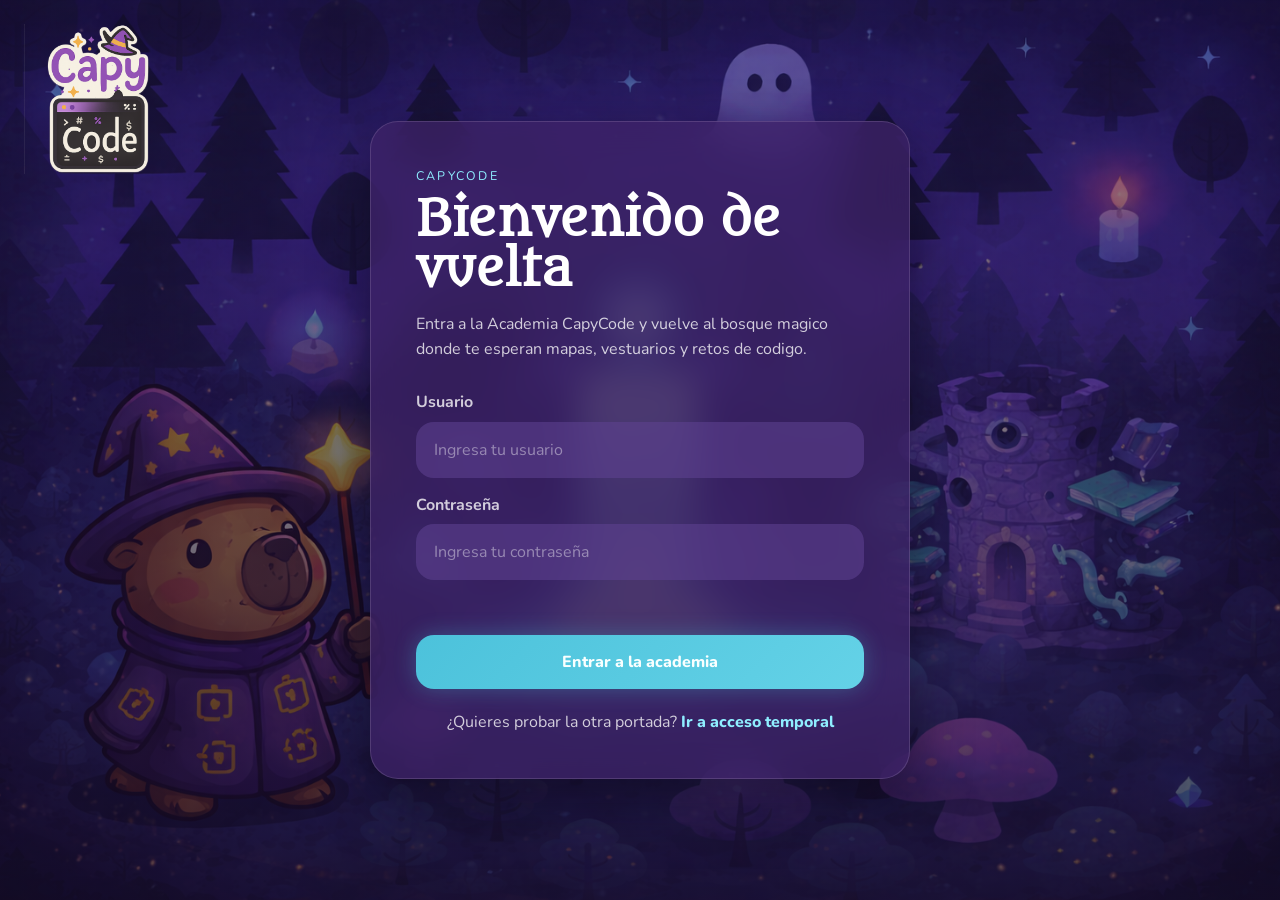
==== about.html @ df5f85e4 "Redesign CapyCode into multi-page academy experience" ====
<!DOCTYPE html>
<html lang="es">
<head>
    <meta charset="UTF-8">
    <meta name="viewport" content="width=device-width, initial-scale=1.0">
    <title>CapyCode | Historia</title>
    <link rel="preconnect" href="https://fonts.googleapis.com">
    <link rel="preconnect" href="https://fonts.gstatic.com" crossorigin>
    <link href="https://fonts.googleapis.com/css2?family=JetBrains+Mono:wght@400;700&family=Metamorphous&family=Nunito:wght@400;600;700;800&display=swap" rel="stylesheet">
    <link rel="apple-touch-icon" sizes="180x180" href="assets/favicons/apple-touch-icon.png">
    <link rel="icon" type="image/png" sizes="32x32" href="assets/favicons/favicon-32x32.png">
    <link rel="icon" type="image/png" sizes="16x16" href="assets/favicons/favicon-16x16.png">
    <link rel="icon" href="assets/favicons/favicon.ico">
    <link rel="manifest" href="site.webmanifest">
    <link rel="stylesheet" href="style.css">
</head>
<body class="scene-body" data-requires-auth="true">
    <div class="sidebar-layout">
        <aside class="sidebar-panel glass-surface">
            <a class="sidebar-brand" href="mapa.html">CapyCode</a>
            <nav class="sidebar-nav">
                <a href="perfil.html">Perfil</a>
                <a href="mapa.html">Mapa</a>
                <a href="tienda.html">Tienda</a>
                <a class="is-active" href="about.html">Historia</a>
            </nav>
        </aside>

        <div class="sidebar-main">
            <header class="scene-topbar glass-surface">
                <div class="scene-heading">
                    <img src="assets/magic-wand.svg" alt="">
                    <h1>Historia CapyCode</h1>
                </div>
                <div class="topbar-right">
                    <div class="hud-stat">
                        <span>Racha</span>
                        <strong data-player-streak>0</strong>
                    </div>
                    <div class="hud-stat">
                        <span>XP</span>
                        <strong data-player-xp>0</strong>
                    </div>
                    <a class="profile-link" href="perfil.html">
                        <img src="assets/user-avatar.svg" alt="Perfil">
                    </a>
                </div>
            </header>

            <main class="about-layout">
                <section class="glass-surface about-story" id="about-story"></section>
                <section class="glass-surface about-mentors">
                    <div class="panel-header">
                        <div>
                            <p class="panel-kicker">Mentores</p>
                            <h2>Personajes principales</h2>
                        </div>
                    </div>
                    <div class="mentor-grid" id="about-mentors"></div>
                </section>
                <section class="glass-surface about-extras" id="about-extras"></section>
            </main>
        </div>
    </div>

    <script src="js/app-data.js"></script>
    <script src="js/common.js"></script>
    <script src="js/about.js"></script>
</body>
</html>
---- style.css ----
* {
    margin: 0;
    padding: 0;
    box-sizing: border-box;
}

:root {
    --bg-deep: #1b1230;
    --bg-panel: rgba(63, 35, 104, 0.72);
    --bg-panel-soft: rgba(58, 31, 100, 0.54);
    --bg-card: rgba(34, 18, 61, 0.82);
    --bg-card-soft: rgba(255, 255, 255, 0.05);
    --border-soft: rgba(244, 233, 255, 0.14);
    --border-bright: rgba(255, 255, 255, 0.24);
    --text-main: #ffffff;
    --text-soft: rgba(255, 255, 255, 0.78);
    --text-muted: rgba(255, 255, 255, 0.56);
    --accent-lilac: #d1a7ff;
    --accent-pink: #f2b0ff;
    --accent-cyan: #4cc2db;
    --accent-cyan-soft: #8feeff;
    --accent-blue: #8db9ff;
    --success: #2bd872;
    --success-soft: rgba(43, 216, 114, 0.16);
    --error: #ff5e6a;
    --error-soft: rgba(255, 94, 106, 0.16);
    --glow: 0 24px 60px rgba(4, 2, 10, 0.42);
    --font-body: "Nunito", sans-serif;
    --font-display: "Metamorphous", serif;
    --font-code: "JetBrains Mono", monospace;
}

body {
    min-height: 100vh;
    font-family: var(--font-body);
    color: var(--text-main);
    background: linear-gradient(rgba(18, 10, 34, 0.45), rgba(18, 10, 34, 0.68)), url("assets/fondo.png") center / cover fixed no-repeat;
}

body.scene-body {
    overflow-x: hidden;
    scroll-padding-top: 8rem;
}

body.login-page {
    min-height: 100svh;
    overflow: hidden;
    background: linear-gradient(rgba(18, 10, 34, 0.4), rgba(18, 10, 34, 0.72)), url("assets/fondo_login.png") center / cover fixed no-repeat;
}

a {
    color: inherit;
    text-decoration: none;
}

button,
input,
select {
    font: inherit;
}

.glass-surface {
    background: var(--bg-panel);
    border: 1px solid var(--border-soft);
    border-radius: 28px;
    box-shadow: var(--glow);
    backdrop-filter: blur(18px);
}

.logo-container {
    position: fixed;
    top: 1.5rem;
    left: 1.5rem;
    width: 150px;
    z-index: 2;
}

.logo-container img {
    display: block;
    width: 100%;
}

.login-wrapper {
    min-height: 100svh;
    padding: clamp(1rem, 3vw, 2rem);
    display: flex;
    align-items: center;
    justify-content: center;
}

.login-card {
    width: min(100%, 540px);
    max-width: 540px;
    padding: clamp(1.35rem, 3.5vw, 3rem);
}

.eyebrow {
    margin-bottom: 0.7rem;
    font-size: 0.78rem;
    text-transform: uppercase;
    letter-spacing: 0.18em;
    color: var(--accent-cyan-soft);
}

.login-title {
    font-family: var(--font-display);
    font-size: clamp(2rem, 5vw, 3rem);
    line-height: 1.05;
}

.auth-description {
    margin: 1rem 0 1.75rem;
    color: var(--text-soft);
    line-height: 1.6;
}

.login-form {
    display: grid;
    gap: 1rem;
}

.input-group {
    display: grid;
    gap: 0.55rem;
}

.input-group label {
    color: var(--text-soft);
    font-weight: 700;
}

.input-group input,
.magic-input,
.inline-select {
    width: 100%;
    padding: 1rem 1.05rem;
    border-radius: 18px;
    border: 1px solid transparent;
    background: rgba(93, 66, 145, 0.58);
    color: var(--text-main);
    transition: border-color 0.2s ease, transform 0.2s ease, background 0.2s ease;
}

.input-group input:focus,
.magic-input:focus,
.inline-select:focus {
    outline: none;
    border-color: rgba(143, 238, 255, 0.85);
    background: rgba(93, 66, 145, 0.82);
    transform: translateY(-1px);
}

.input-group input::placeholder,
.magic-input::placeholder {
    color: rgba(255, 255, 255, 0.42);
}

.form-message {
    min-height: 1.4rem;
    font-weight: 700;
}

.form-message.is-success {
    color: var(--success);
}

.form-message.is-error {
    color: #ffc5c9;
}

.btn-primary,
.scene-button,
.magic-cta,
.shop-action {
    border: none;
    cursor: pointer;
    transition: transform 0.2s ease, opacity 0.2s ease, background 0.2s ease, border-color 0.2s ease;
}

.btn-primary,
.scene-button.primary,
.magic-cta {
    display: inline-flex;
    align-items: center;
    justify-content: center;
    gap: 0.7rem;
    padding: 1rem 1.25rem;
    border-radius: 18px;
    background: linear-gradient(135deg, var(--accent-cyan) 0%, #64d2e7 100%);
    color: #f9ffff;
    font-weight: 800;
    box-shadow: 0 0 22px rgba(76, 194, 219, 0.32);
}

.btn-primary:hover,
.scene-button:hover,
.shop-action:hover,
.magic-cta:hover {
    transform: translateY(-1px);
}

.scene-button.ghost {
    padding: 0.95rem 1.15rem;
    border-radius: 18px;
    color: var(--text-main);
    background: rgba(255, 255, 255, 0.08);
    border: 1px solid var(--border-soft);
}

.scene-button[disabled],
.shop-action[disabled] {
    opacity: 0.44;
    cursor: not-allowed;
    transform: none;
}

.register-link {
    margin-top: 1.4rem;
    color: var(--text-soft);
    text-align: center;
}

.register-link a {
    color: var(--accent-cyan-soft);
    font-weight: 800;
}

.scene-shell {
    width: min(1400px, calc(100% - 2.5rem));
    margin: 0 auto;
    padding: 1rem 0 2.5rem;
    display: grid;
    gap: 1.4rem;
}

.scene-topbar {
    position: sticky;
    top: 0.85rem;
    z-index: 12;
    min-height: 82px;
    padding: 1rem 1.3rem;
    display: flex;
    align-items: center;
    justify-content: space-between;
    gap: 1rem;
}

.topbar-left,
.topbar-right,
.scene-heading {
    display: flex;
    align-items: center;
    gap: 1rem;
}

.menu-link {
    display: inline-flex;
    align-items: center;
    gap: 0.65rem;
    color: var(--text-soft);
    padding-right: 0.8rem;
}

.menu-link img,
.scene-heading img,
.profile-link img,
.player-mark img {
    width: 22px;
    height: 22px;
}

.scene-heading h1,
.sidebar-brand,
.panel-header h2,
.question-banner h2,
.profile-hero-copy h1,
.about-story h1 {
    font-family: var(--font-display);
    font-weight: 400;
}

.scene-heading h1 {
    font-size: clamp(1.45rem, 3vw, 2rem);
}

.hud-stat {
    display: grid;
    gap: 0.2rem;
    text-transform: uppercase;
    letter-spacing: 0.12em;
}

.hud-stat span {
    font-size: 0.68rem;
    color: var(--text-muted);
}

.hud-stat strong {
    font-size: 1rem;
}

.profile-link {
    display: inline-flex;
    align-items: center;
    justify-content: center;
    width: 46px;
    height: 46px;
    border-radius: 50%;
    background: linear-gradient(135deg, rgba(76, 194, 219, 0.98), rgba(155, 230, 255, 0.84));
    box-shadow: 0 0 18px rgba(76, 194, 219, 0.38);
}

.gameplay-shell {
    max-width: 1280px;
}

.game-stage {
    display: grid;
    gap: 1.25rem;
}

.progress-block {
    display: grid;
    gap: 0.75rem;
    padding: 0 0.2rem;
}

.progress-copy p,
.panel-kicker {
    color: var(--accent-lilac);
    text-transform: uppercase;
    letter-spacing: 0.2em;
    font-size: 0.78rem;
}

.progress-copy h2,
.panel-header h2,
.about-story p,
.profile-note,
.story-copy {
    color: var(--text-main);
}

.progress-block > span {
    justify-self: end;
    font-weight: 800;
}

.progress-track {
    width: 100%;
    height: 12px;
    border-radius: 999px;
    background: rgba(17, 12, 35, 0.72);
    overflow: hidden;
}

.progress-meter {
    height: 100%;
    width: 0;
    border-radius: inherit;
    background: linear-gradient(90deg, var(--accent-cyan) 0%, #f0b7ff 100%);
    box-shadow: 0 0 16px rgba(241, 176, 255, 0.3);
}

.question-banner,
.game-panel {
    padding: 1.4rem 1.6rem;
}

.question-banner h2 {
    text-align: center;
    font-size: clamp(1.5rem, 3.5vw, 2.25rem);
}

.game-panel {
    display: grid;
    gap: 1.2rem;
}

.code-stage {
    padding: 1.1rem 1rem;
    border-radius: 22px;
    background: rgba(14, 10, 30, 0.78);
    border: 1px solid rgba(255, 255, 255, 0.06);
}

.code-stage pre,
.code-stage code,
.template-row {
    font-family: var(--font-code);
    white-space: pre-wrap;
    word-break: break-word;
    line-height: 1.9;
}

.template-row {
    display: flex;
    align-items: center;
    gap: 0.5rem;
    flex-wrap: wrap;
}

.answer-stack {
    display: grid;
    gap: 0.8rem;
}

.answer-card {
    display: flex;
    align-items: center;
    gap: 1rem;
    width: 100%;
    padding: 1rem 1.1rem;
    border-radius: 20px;
    border: 1px solid rgba(206, 171, 255, 0.24);
    background: rgba(35, 19, 60, 0.72);
    color: var(--text-main);
    text-align: left;
}

.answer-card code {
    font-family: var(--font-code);
}

.answer-card.is-selected {
    border-color: var(--accent-cyan-soft);
    box-shadow: inset 0 0 0 1px rgba(143, 238, 255, 0.3);
}

.answer-card.is-correct {
    border-color: rgba(43, 216, 114, 0.96);
    background: var(--success-soft);
}

.answer-card.is-incorrect {
    border-color: rgba(255, 94, 106, 0.96);
    background: var(--error-soft);
}

.answer-marker {
    display: inline-flex;
    align-items: center;
    justify-content: center;
    width: 2.1rem;
    height: 2.1rem;
    border-radius: 50%;
    border: 1px solid rgba(255, 255, 255, 0.24);
    color: var(--text-main);
}

.feedback-banner {
    min-height: 1.3rem;
    font-weight: 800;
}

.feedback-banner.is-success {
    color: var(--success);
}

.feedback-banner.is-error {
    color: #ffb9c0;
}

.action-strip {
    display: flex;
    justify-content: space-between;
    gap: 1rem;
    flex-wrap: wrap;
}

.sortable-list {
    display: grid;
    gap: 0.75rem;
}

.sortable-row {
    display: grid;
    grid-template-columns: auto 1fr;
    align-items: center;
    gap: 1rem;
    padding: 1rem 1.15rem;
    border-radius: 18px;
    border: 1px solid rgba(206, 171, 255, 0.18);
    background: rgba(31, 16, 53, 0.72);
    cursor: grab;
}

.sortable-row code {
    font-family: var(--font-code);
}

.sortable-row.is-drop-target {
    border-color: rgba(143, 238, 255, 0.8);
}

.drag-pill {
    width: 2.7rem;
    height: 2.7rem;
    display: inline-flex;
    align-items: center;
    justify-content: center;
    border-radius: 16px;
    border: 1px solid rgba(255, 255, 255, 0.08);
    background: rgba(255, 255, 255, 0.06);
}

.drag-pill img {
    width: 18px;
    height: 18px;
}

.completion-card {
    padding: 1.8rem;
    border-radius: 24px;
    background: linear-gradient(160deg, rgba(113, 69, 172, 0.92) 0%, rgba(83, 48, 145, 0.9) 100%);
    text-align: center;
    display: grid;
    gap: 1rem;
}

.completion-card img {
    width: min(220px, 100%);
    justify-self: center;
    filter: drop-shadow(0 14px 24px rgba(0, 0, 0, 0.24));
}

.magic-cta {
    justify-self: center;
    min-width: min(320px, 100%);
}

.sidebar-layout {
    width: min(1500px, calc(100% - 2rem));
    margin: 0 auto;
    padding: 1rem 0 2rem;
    display: grid;
    grid-template-columns: 240px 1fr;
    gap: 1.25rem;
    min-height: 100vh;
}

.sidebar-panel {
    position: sticky;
    top: 1rem;
    min-height: calc(100vh - 2rem);
    padding: 2rem 1.3rem;
    display: grid;
    align-content: start;
    gap: 1.6rem;
}

.sidebar-brand {
    font-size: 2rem;
}

.sidebar-nav {
    display: grid;
    gap: 0.45rem;
}

.sidebar-nav a {
    padding: 0.95rem 1rem;
    border-radius: 18px;
    color: var(--text-soft);
}

.sidebar-nav a.is-active,
.sidebar-nav a:hover {
    background: rgba(255, 255, 255, 0.08);
    color: var(--text-main);
}

.sidebar-main {
    display: grid;
    gap: 1.1rem;
    align-content: start;
}

.map-stage {
    position: relative;
    min-height: 740px;
    overflow: hidden;
    padding: 2rem;
    background: linear-gradient(rgba(24, 15, 43, 0.28), rgba(24, 15, 43, 0.56)), url("assets/fondo.png") center / cover no-repeat;
}

.map-stage::after {
    content: "";
    position: absolute;
    inset: 18% 24% 14% 24%;
    background: radial-gradient(circle, rgba(123, 217, 255, 0.46) 0%, rgba(123, 217, 255, 0.08) 36%, transparent 65%);
    filter: blur(12px);
    pointer-events: none;
}

.map-overlay-copy {
    position: relative;
    z-index: 1;
    max-width: 380px;
}

.map-overlay-copy h2 {
    margin-top: 0.55rem;
    font-family: var(--font-display);
    font-size: clamp(1.6rem, 4vw, 2.6rem);
}

.map-levels {
    position: relative;
    min-height: 660px;
}

.level-node {
    position: absolute;
    transform: translate(-50%, -50%);
    display: grid;
    justify-items: center;
    gap: 0.45rem;
    max-width: 180px;
    text-align: center;
}

.level-orb {
    width: 118px;
    height: 118px;
    border-radius: 50%;
    display: inline-flex;
    align-items: center;
    justify-content: center;
    font-size: 2.25rem;
    border: 4px solid rgba(255, 255, 255, 0.88);
    background: linear-gradient(135deg, var(--accent-cyan) 0%, #7fe0ff 100%);
    box-shadow: 0 0 30px rgba(76, 194, 219, 0.42);
}

.level-node.is-current .level-orb {
    width: 136px;
    height: 136px;
}

.level-node.is-locked .level-orb {
    width: 92px;
    height: 92px;
    border-width: 2px;
    opacity: 0.45;
    background: rgba(255, 255, 255, 0.14);
    box-shadow: none;
}

.level-label {
    font-weight: 800;
    text-shadow: 0 2px 8px rgba(0, 0, 0, 0.5);
}

.level-topic {
    font-size: 0.78rem;
    line-height: 1.35;
    color: var(--text-soft);
}

.map-detail-wrap {
    position: absolute;
    left: 2rem;
    bottom: 2rem;
    z-index: 2;
    width: min(420px, calc(100% - 4rem));
}

.map-detail-card {
    padding: 1rem;
    display: grid;
    grid-template-columns: 120px 1fr;
    gap: 1rem;
}

.map-detail-art img {
    width: 100%;
    height: 100%;
    min-height: 150px;
    object-fit: cover;
    border-radius: 20px;
}

.map-detail-copy {
    display: grid;
    gap: 0.45rem;
}

.map-detail-copy h3 {
    font-size: 1.35rem;
}

.map-detail-meta {
    color: var(--text-soft);
}

.map-state-pill {
    display: inline-flex;
    width: fit-content;
    padding: 0.45rem 0.8rem;
    border-radius: 999px;
    background: rgba(255, 255, 255, 0.08);
    font-weight: 800;
}

.map-state-pill.is-locked {
    color: var(--accent-pink);
}

.map-detail-link {
    width: fit-content;
}

.shop-layout,
.profile-layout,
.about-layout {
    display: grid;
    gap: 1.2rem;
}

.shop-layout {
    grid-template-columns: 320px 1fr;
}

.player-panel,
.shop-panel,
.profile-section,
.about-story,
.about-mentors,
.about-extras {
    padding: 1.35rem;
}

.player-summary-head {
    display: flex;
    align-items: center;
    gap: 0.9rem;
    margin-bottom: 1.4rem;
}

.player-mark {
    width: 60px;
    height: 60px;
    border-radius: 50%;
    display: inline-flex;
    align-items: center;
    justify-content: center;
    background: rgba(255, 255, 255, 0.1);
}

.equipped-card {
    margin-top: 0.8rem;
    display: grid;
    grid-template-columns: 92px 1fr;
    gap: 0.9rem;
    padding: 1rem;
    border-radius: 20px;
    background: rgba(111, 74, 176, 0.4);
}

.equipped-card img {
    width: 92px;
    height: 92px;
    object-fit: contain;
    border-radius: 16px;
    background: rgba(255, 255, 255, 0.08);
}

.item-status {
    display: inline-flex;
    padding: 0.25rem 0.55rem;
    border-radius: 999px;
    background: rgba(143, 238, 255, 0.18);
    color: var(--accent-cyan-soft);
    font-size: 0.72rem;
    font-weight: 800;
    text-transform: uppercase;
}

.panel-header {
    display: flex;
    align-items: center;
    justify-content: space-between;
    gap: 1rem;
    margin-bottom: 1rem;
}

.support-banner {
    display: flex;
    align-items: center;
    justify-content: space-between;
    gap: 1rem;
    padding: 1.35rem 1.5rem;
}

.support-banner h2 {
    font-family: var(--font-display);
    font-weight: 400;
    font-size: clamp(1.25rem, 3vw, 1.8rem);
}

.shop-grid {
    display: grid;
    grid-template-columns: repeat(3, minmax(0, 1fr));
    gap: 1rem;
}

.shop-item-card,
.collection-card,
.achievement-card,
.potion-card,
.mentor-card {
    border-radius: 22px;
    border: 1px solid var(--border-soft);
    background: var(--bg-card-soft);
}

.shop-item-card {
    padding: 1rem;
}

.shop-art-frame {
    aspect-ratio: 1 / 1;
    display: grid;
    place-items: center;
    border-radius: 20px;
    background: linear-gradient(180deg, rgba(255, 241, 213, 0.98), rgba(252, 245, 231, 0.92));
    overflow: hidden;
}

.shop-art-frame img {
    width: 100%;
    height: 100%;
    object-fit: contain;
}

.shop-item-meta {
    margin-top: 0.85rem;
    display: grid;
    gap: 0.75rem;
}

.shop-item-meta h3,
.collection-card h3,
.achievement-card h3,
.mentor-card h3 {
    font-size: 1.08rem;
}

.shop-item-meta p,
.collection-card p,
.achievement-card p,
.mentor-card p,
.potion-card p,
.page-subtitle,
.profile-title {
    color: var(--text-soft);
}

.shop-action {
    padding: 0.75rem 1rem;
    border-radius: 14px;
    background: linear-gradient(135deg, var(--accent-cyan) 0%, #4f95c6 100%);
    color: #f7ffff;
    font-weight: 800;
}

.shop-action.is-equipped {
    background: linear-gradient(135deg, rgba(255, 255, 255, 0.24), rgba(255, 255, 255, 0.12));
}

.shop-price {
    color: var(--accent-cyan-soft);
    font-weight: 800;
}

.profile-layout {
    grid-template-columns: 1fr;
}

.profile-hero-card {
    padding: 1.5rem;
    display: grid;
    grid-template-columns: 1.15fr 0.85fr;
    gap: 1rem;
}

.profile-title {
    margin-top: 0.35rem;
    font-size: 1.1rem;
}

.profile-metrics {
    margin: 1.35rem 0;
    display: flex;
    flex-wrap: wrap;
    gap: 0.9rem;
}

.profile-metrics div {
    min-width: 110px;
    padding: 0.9rem 1rem;
    border-radius: 18px;
    background: rgba(255, 255, 255, 0.06);
}

.profile-metrics span {
    display: block;
    color: var(--text-muted);
    text-transform: uppercase;
    letter-spacing: 0.14em;
    font-size: 0.7rem;
}

.profile-metrics strong {
    font-size: 1.55rem;
}

.profile-note {
    line-height: 1.7;
}

.profile-hero-art {
    display: grid;
    place-items: center;
}

.profile-hero-art img {
    width: min(320px, 100%);
    filter: drop-shadow(0 24px 38px rgba(0, 0, 0, 0.3));
}

.collection-grid,
.journey-grid,
.achievement-grid,
.mentor-grid,
.potion-list {
    display: grid;
    gap: 1rem;
}

.journey-grid {
    grid-template-columns: repeat(3, minmax(0, 1fr));
}

.journey-card {
    padding: 1rem;
    border-radius: 20px;
    border: 1px solid var(--border-soft);
    background: var(--bg-card-soft);
    display: grid;
    gap: 0.75rem;
}

.journey-card p {
    color: var(--text-soft);
}

.journey-card strong {
    font-size: 1.5rem;
}

.mini-progress-track {
    width: 100%;
    height: 10px;
    border-radius: 999px;
    background: rgba(255, 255, 255, 0.08);
    overflow: hidden;
}

.mini-progress-track span {
    display: block;
    height: 100%;
    border-radius: inherit;
    background: linear-gradient(90deg, var(--accent-cyan) 0%, var(--accent-pink) 100%);
}

.collection-grid {
    grid-template-columns: repeat(3, minmax(0, 1fr));
}

.collection-card {
    padding: 1rem;
    display: grid;
    gap: 0.8rem;
}

.collection-card img {
    width: 100%;
    max-height: 170px;
    object-fit: contain;
}

.collection-card.is-equipped {
    border-color: rgba(143, 238, 255, 0.68);
    box-shadow: inset 0 0 0 1px rgba(143, 238, 255, 0.28);
}

.collection-card.is-locked {
    opacity: 0.55;
}

.achievement-grid {
    grid-template-columns: repeat(3, minmax(0, 1fr));
}

.achievement-card {
    padding: 1rem;
}

.about-layout {
    grid-template-columns: 1.1fr 1fr;
    align-items: start;
}

.about-story {
    display: grid;
    gap: 0.85rem;
}

.about-story h1 {
    font-size: clamp(2rem, 4vw, 2.8rem);
}

.world-map-image {
    width: 100%;
    border-radius: 24px;
    margin-top: 0.85rem;
}

.about-mentors,
.about-extras {
    display: grid;
    gap: 1rem;
}

.mentor-grid {
    grid-template-columns: 1fr;
}

.mentor-card {
    padding: 0.9rem;
    display: grid;
    grid-template-columns: 108px 1fr;
    gap: 0.9rem;
    align-items: center;
}

.mentor-card img {
    width: 100%;
    max-height: 108px;
    object-fit: contain;
}

.mentor-role {
    margin: 0.2rem 0 0.4rem;
}

.info-grid-section {
    display: grid;
    gap: 0.8rem;
}

.tag-grid,
.palette-strip {
    display: grid;
    gap: 0.75rem;
}

.tag-grid {
    grid-template-columns: repeat(2, minmax(0, 1fr));
}

.info-tag {
    padding: 0.8rem 0.95rem;
    border-radius: 16px;
    background: rgba(255, 255, 255, 0.08);
}

.potion-list {
    grid-template-columns: 1fr;
}

.route-grid {
    display: grid;
    gap: 0.8rem;
}

.route-card {
    padding: 0.95rem;
    border-radius: 18px;
    border: 1px solid var(--border-soft);
    background: rgba(255, 255, 255, 0.05);
    display: grid;
    gap: 0.35rem;
}

.route-index {
    color: var(--accent-cyan-soft);
    font-size: 0.78rem;
    text-transform: uppercase;
    letter-spacing: 0.16em;
}

.potion-card {
    padding: 0.9rem;
}

.palette-strip {
    grid-template-columns: repeat(3, minmax(0, 1fr));
}

.palette-chip {
    padding: 0.85rem;
    border-radius: 18px;
    background: rgba(255, 255, 255, 0.06);
    display: grid;
    gap: 0.4rem;
}

.palette-swatch {
    width: 100%;
    height: 46px;
    border-radius: 12px;
    border: 1px solid rgba(255, 255, 255, 0.12);
}

@media (max-width: 1200px) {
    .shop-grid,
    .journey-grid,
    .collection-grid,
    .achievement-grid,
    .about-layout {
        grid-template-columns: repeat(2, minmax(0, 1fr));
    }

    .shop-layout {
        grid-template-columns: 1fr;
    }
}

@media (max-width: 980px) {
    .sidebar-layout {
        grid-template-columns: 1fr;
    }

    .sidebar-panel {
        padding: 1.2rem;
    }

    .sidebar-nav {
        grid-template-columns: repeat(4, minmax(0, 1fr));
    }

    .profile-hero-card,
    .about-layout {
        grid-template-columns: 1fr;
    }

    .map-detail-wrap {
        position: relative;
        left: auto;
        bottom: auto;
        margin-top: 1rem;
        width: 100%;
    }
}

@media (max-width: 760px) {
    .scene-shell,
    .sidebar-layout {
        width: min(100%, calc(100% - 1rem));
        padding-top: 0.7rem;
    }

    .scene-topbar,
    .panel-header,
    .action-strip {
        flex-direction: column;
        align-items: stretch;
    }

    .topbar-left,
    .topbar-right {
        flex-wrap: wrap;
        justify-content: space-between;
    }

    .shop-grid,
    .journey-grid,
    .collection-grid,
    .achievement-grid,
    .tag-grid,
    .palette-strip {
        grid-template-columns: 1fr;
    }

    .mentor-card,
    .equipped-card,
    .map-detail-card {
        grid-template-columns: 1fr;
    }

    .support-banner {
        flex-direction: column;
        align-items: stretch;
    }
}

@media (max-width: 560px) {
    .logo-container {
        width: 108px;
        top: 1rem;
        left: 1rem;
    }

    .login-wrapper {
        padding: 0.85rem;
    }

    .login-card,
    .question-banner,
    .game-panel,
    .player-panel,
    .shop-panel,
    .profile-section,
    .about-story,
    .about-mentors,
    .about-extras {
        padding: 1rem;
    }

    .level-orb {
        width: 86px;
        height: 86px;
        font-size: 1.8rem;
    }

    .level-node.is-current .level-orb {
        width: 102px;
        height: 102px;
    }

    .sidebar-nav {
        grid-template-columns: repeat(2, minmax(0, 1fr));
    }
}

@media (max-height: 760px) {
    .logo-container {
        width: 112px;
    }

    .login-card {
        padding: 1.2rem 1.3rem;
    }

    .auth-description {
        margin: 0.8rem 0 1.1rem;
    }
}
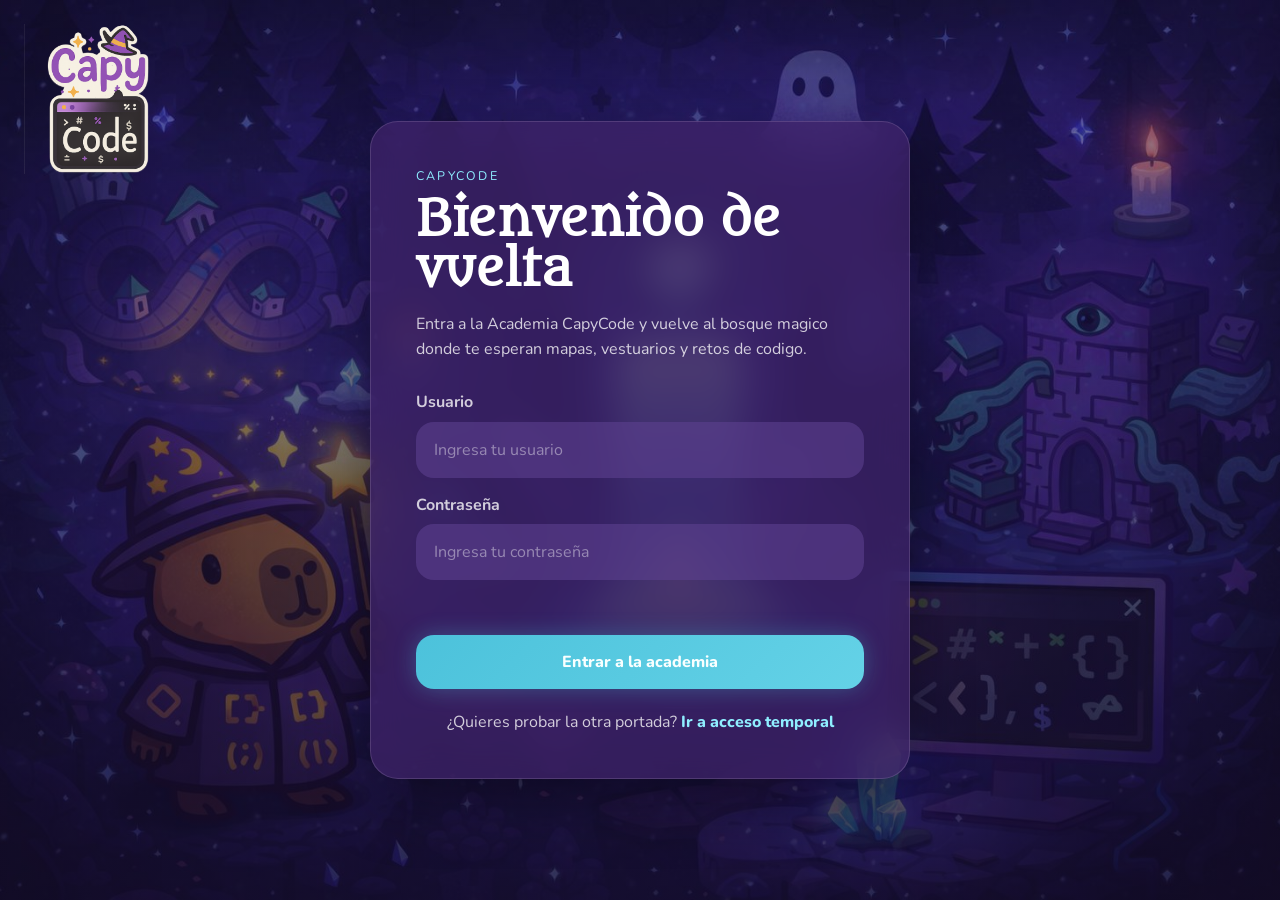
==== commit 6159f319: "Actualiza niveles y pantallas de juego" ====
--- a/about.html
+++ b/about.html
@@ -16,22 +16,18 @@
 </head>
 <body class="scene-body" data-requires-auth="true">
     <div class="sidebar-layout">
-        <aside class="sidebar-panel glass-surface">
+        <aside class="sidebar-panel app-sidebar glass-surface" data-app-sidebar>
             <a class="sidebar-brand" href="mapa.html">CapyCode</a>
-            <nav class="sidebar-nav">
-                <a href="perfil.html">Perfil</a>
-                <a href="mapa.html">Mapa</a>
-                <a href="tienda.html">Tienda</a>
-                <a class="is-active" href="about.html">Historia</a>
-            </nav>
+            <nav class="sidebar-nav" data-sidebar-nav></nav>
+            <div class="sidebar-skin-card" data-sidebar-skin></div>
         </aside>
 
         <div class="sidebar-main">
             <header class="scene-topbar glass-surface">
-                <div class="scene-heading">
-                    <img src="assets/magic-wand.svg" alt="">
-                    <h1>Historia CapyCode</h1>
-                </div>
+                <button class="menu-link" type="button" data-action="toggle-sidebar">
+                    <img src="assets/menu-icon.svg" alt="">
+                    <span>Men&uacute;</span>
+                </button>
                 <div class="topbar-right">
                     <div class="hud-stat">
                         <span>Racha</span>
@@ -49,15 +45,7 @@
 
             <main class="about-layout">
                 <section class="glass-surface about-story" id="about-story"></section>
-                <section class="glass-surface about-mentors">
-                    <div class="panel-header">
-                        <div>
-                            <p class="panel-kicker">Mentores</p>
-                            <h2>Personajes principales</h2>
-                        </div>
-                    </div>
-                    <div class="mentor-grid" id="about-mentors"></div>
-                </section>
+                <section class="glass-surface about-map" id="about-map"></section>
                 <section class="glass-surface about-extras" id="about-extras"></section>
             </main>
         </div>
--- a/style.css
+++ b/style.css
@@ -42,10 +42,14 @@
     scroll-padding-top: 8rem;
 }
 
+body.quiz-page {
+    overflow: hidden;
+}
+
 body.login-page {
     min-height: 100svh;
     overflow: hidden;
-    background: linear-gradient(rgba(18, 10, 34, 0.4), rgba(18, 10, 34, 0.72)), url("assets/fondo_login.png") center / cover fixed no-repeat;
+    background: linear-gradient(rgba(18, 10, 34, 0.4), rgba(18, 10, 34, 0.72)), url("assets/fondo_login.jpeg") center / cover fixed no-repeat;
 }
 
 a {
@@ -207,6 +211,15 @@
     border: 1px solid var(--border-soft);
 }
 
+.scene-button.danger {
+    padding: 0.95rem 1.15rem;
+    border-radius: 18px;
+    color: #fff6f7;
+    background: linear-gradient(135deg, rgba(255, 94, 106, 0.96), rgba(196, 42, 84, 0.96));
+    border: 1px solid rgba(255, 132, 156, 0.28);
+    box-shadow: 0 0 24px rgba(255, 94, 106, 0.24);
+}
+
 .scene-button[disabled],
 .shop-action[disabled] {
     opacity: 0.44;
@@ -226,23 +239,28 @@
 }
 
 .scene-shell {
-    width: min(1400px, calc(100% - 2.5rem));
+    width: min(1360px, calc(100% - 2rem));
     margin: 0 auto;
-    padding: 1rem 0 2.5rem;
-    display: grid;
-    gap: 1.4rem;
+    padding: 0.7rem 0 1.4rem;
+    display: grid;
+    gap: 0.85rem;
 }
 
 .scene-topbar {
     position: sticky;
-    top: 0.85rem;
+    top: 0.7rem;
     z-index: 12;
-    min-height: 82px;
-    padding: 1rem 1.3rem;
-    display: flex;
+    min-height: 56px;
+    padding: 0.55rem 0.85rem;
+    display: grid;
+    grid-template-columns: minmax(0, 1fr) auto minmax(0, 1fr);
+    grid-template-areas: "menu title stats";
     align-items: center;
-    justify-content: space-between;
-    gap: 1rem;
+    gap: 0.85rem;
+}
+
+.scene-topbar > * {
+    min-width: 0;
 }
 
 .topbar-left,
@@ -254,11 +272,16 @@
 }
 
 .menu-link {
+    grid-area: menu;
+    justify-self: start;
     display: inline-flex;
     align-items: center;
     gap: 0.65rem;
     color: var(--text-soft);
-    padding-right: 0.8rem;
+    padding: 0.4rem 0.55rem;
+    border: 0;
+    background: transparent;
+    cursor: pointer;
 }
 
 .menu-link img,
@@ -274,6 +297,7 @@
 .panel-header h2,
 .question-banner h2,
 .profile-hero-copy h1,
+.profile-hero-copy h2,
 .about-story h1 {
     font-family: var(--font-display);
     font-weight: 400;
@@ -283,28 +307,85 @@
     font-size: clamp(1.45rem, 3vw, 2rem);
 }
 
+.topbar-page-title {
+    grid-area: title;
+    justify-self: center;
+    text-align: center;
+    font-family: var(--font-display);
+    font-size: clamp(1.1rem, 2.2vw, 1.45rem);
+    line-height: 1;
+    letter-spacing: 0.03em;
+    color: var(--text-main);
+}
+
 .hud-stat {
     display: grid;
-    gap: 0.2rem;
+    gap: 0.1rem;
     text-transform: uppercase;
     letter-spacing: 0.12em;
 }
 
+.topbar-right {
+    grid-area: stats;
+    justify-self: end;
+    justify-content: flex-end;
+}
+
+.topbar-right .hud-stat {
+    position: relative;
+    min-height: 44px;
+    padding: 0.45rem 0.8rem 0.45rem 2.65rem;
+    border-radius: 16px;
+    background: linear-gradient(160deg, rgba(255, 255, 255, 0.09), rgba(255, 255, 255, 0.04));
+    border: 1px solid rgba(255, 255, 255, 0.08);
+    box-shadow: inset 0 1px 0 rgba(255, 255, 255, 0.06);
+}
+
+.topbar-right .hud-stat::before {
+    content: "";
+    position: absolute;
+    left: 0.7rem;
+    top: 50%;
+    width: 1.6rem;
+    height: 1.6rem;
+    border-radius: 11px;
+    transform: translateY(-50%);
+    background-position: center;
+    background-repeat: no-repeat;
+    background-size: 0.92rem;
+    box-shadow: 0 8px 18px rgba(8, 5, 18, 0.28);
+}
+
+.topbar-right .hud-stat:nth-of-type(1)::before {
+    background-color: rgba(255, 154, 104, 0.22);
+    background-image: url("assets/hud-streak.svg");
+}
+
+.topbar-right .hud-stat:nth-of-type(2)::before {
+    background-color: rgba(115, 233, 255, 0.22);
+    background-image: url("assets/hud-xp.svg");
+}
+
 .hud-stat span {
-    font-size: 0.68rem;
+    font-size: 0.64rem;
     color: var(--text-muted);
 }
 
 .hud-stat strong {
-    font-size: 1rem;
+    font-size: 0.9rem;
+    letter-spacing: 0.06em;
+}
+
+.topbar-right .hud-stat strong {
+    color: #f9feff;
 }
 
 .profile-link {
     display: inline-flex;
     align-items: center;
     justify-content: center;
-    width: 46px;
-    height: 46px;
+    width: 40px;
+    height: 40px;
     border-radius: 50%;
     background: linear-gradient(135deg, rgba(76, 194, 219, 0.98), rgba(155, 230, 255, 0.84));
     box-shadow: 0 0 18px rgba(76, 194, 219, 0.38);
@@ -314,15 +395,97 @@
     max-width: 1280px;
 }
 
+body.sidebar-collapsed .gameplay-shell,
+body.sidebar-collapsed .scene-shell {
+    max-width: none;
+    width: 100%;
+}
+
+.quiz-page .sidebar-main,
+.quiz-page .gameplay-shell,
+.quiz-page .game-stage,
+.quiz-page .game-panel {
+    min-height: 0;
+}
+
+.quiz-page .gameplay-shell {
+    height: calc(100svh - 1.4rem);
+    display: grid;
+    grid-template-rows: auto minmax(0, 1fr);
+    gap: 0.8rem;
+}
+
 .game-stage {
     display: grid;
-    gap: 1.25rem;
-}
-
-.progress-block {
-    display: grid;
-    gap: 0.75rem;
-    padding: 0 0.2rem;
+    gap: 0.8rem;
+}
+
+.quiz-page .game-stage {
+    grid-template-rows: auto auto minmax(0, 1fr);
+}
+
+.mission-hero {
+    display: grid;
+    grid-template-columns: minmax(0, 1.15fr) minmax(300px, 0.85fr);
+    gap: 1rem;
+    align-items: center;
+    padding: 1rem 1.15rem;
+}
+
+.mission-hero-copy {
+    display: grid;
+    gap: 0.35rem;
+}
+
+.mission-hero-heading {
+    display: flex;
+    align-items: center;
+    gap: 0.85rem;
+    flex-wrap: wrap;
+}
+
+.mission-hero h1 {
+    font-family: var(--font-display);
+    font-weight: 400;
+    font-size: clamp(1.95rem, 4.3vw, 2.8rem);
+    line-height: 0.98;
+}
+
+.mission-tag {
+    display: inline-flex;
+    align-items: center;
+    width: fit-content;
+    padding: 0.5rem 0.9rem;
+    border-radius: 999px;
+    background: rgba(255, 255, 255, 0.08);
+    border: 1px solid rgba(255, 255, 255, 0.1);
+    color: var(--accent-cyan-soft);
+    font-size: 0.69rem;
+    font-weight: 800;
+    letter-spacing: 0.14em;
+    text-transform: uppercase;
+}
+
+.mission-tag-top {
+    justify-self: start;
+    margin-bottom: 0.2rem;
+}
+
+.mission-hero-progress {
+    display: grid;
+    gap: 0.7rem;
+}
+
+.mission-progress-head {
+    display: flex;
+    align-items: end;
+    justify-content: space-between;
+    gap: 1rem;
+}
+
+.mission-progress-head strong {
+    font-size: clamp(1.3rem, 2.7vw, 1.95rem);
+    line-height: 1;
 }
 
 .progress-copy p,
@@ -330,7 +493,7 @@
     color: var(--accent-lilac);
     text-transform: uppercase;
     letter-spacing: 0.2em;
-    font-size: 0.78rem;
+    font-size: 0.68rem;
 }
 
 .progress-copy h2,
@@ -341,68 +504,309 @@
     color: var(--text-main);
 }
 
-.progress-block > span {
-    justify-self: end;
-    font-weight: 800;
+.page-subtitle,
+.story-copy {
+    line-height: 1.42;
+}
+
+.quiz-page .page-subtitle {
+    font-size: clamp(0.98rem, 1.6vw, 1.14rem);
+    line-height: 1.38;
+}
+
+.page-subtitle,
+.story-copy,
+.about-story p,
+.profile-note {
+    max-inline-size: 62ch;
 }
 
 .progress-track {
+    position: relative;
     width: 100%;
-    height: 12px;
+    height: 14px;
     border-radius: 999px;
     background: rgba(17, 12, 35, 0.72);
     overflow: hidden;
+    border: 1px solid rgba(255, 255, 255, 0.06);
 }
 
 .progress-meter {
+    position: relative;
     height: 100%;
     width: 0;
     border-radius: inherit;
     background: linear-gradient(90deg, var(--accent-cyan) 0%, #f0b7ff 100%);
     box-shadow: 0 0 16px rgba(241, 176, 255, 0.3);
+    overflow: hidden;
+    transition: width 560ms cubic-bezier(0.22, 1, 0.36, 1), box-shadow 0.3s ease;
+}
+
+.progress-meter::after {
+    content: "";
+    position: absolute;
+    inset: 0;
+    background: linear-gradient(110deg, transparent 0%, rgba(255, 255, 255, 0.16) 42%, rgba(255, 255, 255, 0.32) 50%, transparent 58%);
+    transform: translateX(-140%);
+    animation: progress-sheen 2.4s linear infinite;
+}
+
+@keyframes progress-sheen {
+    to {
+        transform: translateX(140%);
+    }
 }
 
 .question-banner,
 .game-panel {
-    padding: 1.4rem 1.6rem;
+    padding: 0.9rem 1.05rem;
+}
+
+.question-banner {
+    display: grid;
+    align-items: center;
+    min-height: clamp(110px, 15vh, 160px);
+    background: linear-gradient(180deg, rgba(71, 42, 122, 0.86), rgba(59, 34, 103, 0.82));
 }
 
 .question-banner h2 {
     text-align: center;
-    font-size: clamp(1.5rem, 3.5vw, 2.25rem);
+    font-family: var(--font-display);
+    font-size: clamp(1.45rem, 3vw, 2.05rem);
+    line-height: 1.06;
+    max-inline-size: 40ch;
+    margin: 0 auto;
 }
 
 .game-panel {
     display: grid;
-    gap: 1.2rem;
+    gap: 0.8rem;
+    grid-template-rows: minmax(0, 1fr) auto auto;
+    min-height: 0;
+    overflow: hidden;
+    background: linear-gradient(180deg, rgba(70, 40, 118, 0.9), rgba(58, 32, 99, 0.92));
 }
 
 .code-stage {
-    padding: 1.1rem 1rem;
-    border-radius: 22px;
-    background: rgba(14, 10, 30, 0.78);
-    border: 1px solid rgba(255, 255, 255, 0.06);
+    padding: 0.9rem 1rem;
+    border-radius: 20px;
+    background: rgba(16, 11, 32, 0.88);
+    border: 1px solid rgba(255, 255, 255, 0.08);
+    box-shadow: inset 0 1px 0 rgba(255, 255, 255, 0.05);
+    display: grid;
+    gap: 0.3rem;
+}
+
+.quiz-page #question-content {
+    min-height: 0;
+    display: grid;
+    gap: 0.8rem;
+    align-content: start;
+    overflow: auto;
+    padding-right: 0.3rem;
+}
+
+.quiz-page #question-content.has-internal-scroll {
+    overflow: hidden;
+}
+
+.quiz-page #question-content::-webkit-scrollbar,
+.template-bank-panel::-webkit-scrollbar {
+    width: 10px;
+}
+
+.quiz-page #question-content::-webkit-scrollbar-thumb,
+.template-bank-panel::-webkit-scrollbar-thumb {
+    border-radius: 999px;
+    background: rgba(209, 167, 255, 0.3);
 }
 
 .code-stage pre,
 .code-stage code,
-.template-row {
+.template-row,
+.code-line,
+.code-line-content {
     font-family: var(--font-code);
     white-space: pre-wrap;
     word-break: break-word;
-    line-height: 1.9;
+    line-height: 1.55;
+    font-size: clamp(0.98rem, 1.45vw, 1.08rem);
+}
+
+.code-line {
+    display: grid;
+    grid-template-columns: 1.9rem minmax(0, 1fr);
+    gap: 0.75rem;
+    align-items: start;
+}
+
+.code-line-number {
+    color: rgba(255, 255, 255, 0.34);
+    text-align: right;
+    user-select: none;
+}
+
+.code-line-content {
+    color: #eef6ff;
+}
+
+.code-token-keyword {
+    color: #ffb8ef;
+}
+
+.code-token-builtin {
+    color: #8feeff;
+}
+
+.code-token-function {
+    color: #ffd98f;
+}
+
+.code-token-variable {
+    color: #e9f1ff;
+}
+
+.code-token-number {
+    color: #8cf0b5;
+}
+
+.code-token-string {
+    color: #ffd4a8;
+}
+
+.code-token-operator,
+.code-token-punctuation {
+    color: #bfa7ff;
+}
+
+.code-token-comment {
+    color: rgba(255, 255, 255, 0.44);
+    font-style: italic;
+}
+
+.template-builder {
+    display: grid;
+    grid-template-rows: auto minmax(0, 1fr);
+    gap: 0.8rem;
+    height: 100%;
+    min-height: 0;
 }
 
 .template-row {
+    display: grid;
+    grid-template-columns: 1.9rem minmax(0, 1fr);
+    gap: 0.75rem;
+    align-items: start;
+    min-width: 0;
+}
+
+.template-row > .code-line-number {
+    padding-top: 0.15rem;
+}
+
+.template-row-body {
+    display: block;
+    min-width: 0;
+    white-space: pre-wrap;
+    line-height: 1.58;
+}
+
+.template-bank-panel {
+    min-height: 0;
+    overflow: auto;
+    padding: 0.85rem 0.95rem;
+    border-radius: 18px;
+    border: 1px solid rgba(255, 255, 255, 0.08);
+    background: rgba(255, 255, 255, 0.05);
+    display: grid;
+    gap: 0.7rem;
+    align-content: start;
+}
+
+.template-bank-head {
     display: flex;
     align-items: center;
-    gap: 0.5rem;
+    justify-content: space-between;
+    gap: 1rem;
     flex-wrap: wrap;
 }
 
+.template-bank-head p {
+    color: var(--text-soft);
+}
+
+.template-word-bank {
+    display: flex;
+    flex-wrap: wrap;
+    gap: 0.6rem;
+}
+
+.word-chip,
+.code-blank {
+    border: 1px solid rgba(206, 171, 255, 0.24);
+    transition: transform 0.2s ease, border-color 0.2s ease, background 0.2s ease, box-shadow 0.2s ease;
+}
+
+.word-chip {
+    padding: 0.58rem 0.88rem;
+    border-radius: 13px;
+    background: rgba(38, 22, 64, 0.86);
+    color: #f5fbff;
+    font-weight: 800;
+    font-size: 0.94rem;
+    cursor: pointer;
+}
+
+.word-chip:hover,
+.word-chip.is-active {
+    transform: translateY(-1px);
+    border-color: rgba(143, 238, 255, 0.72);
+    box-shadow: 0 10px 20px rgba(7, 4, 15, 0.22);
+}
+
+.word-chip.is-used {
+    opacity: 0.56;
+}
+
+.code-blank {
+    min-width: 8.2ch;
+    min-height: 2.15rem;
+    padding: 0.34rem 0.68rem;
+    border-radius: 12px;
+    background: rgba(84, 61, 135, 0.88);
+    color: var(--text-main);
+    font-family: var(--font-code);
+    font-size: 0.94rem;
+    cursor: pointer;
+}
+
+.code-blank.is-empty {
+    color: rgba(255, 255, 255, 0.62);
+}
+
+.code-blank.is-active {
+    border-color: rgba(143, 238, 255, 0.78);
+    background: rgba(73, 118, 170, 0.72);
+    box-shadow: 0 0 0 1px rgba(143, 238, 255, 0.25);
+}
+
+.code-blank.is-filled {
+    background: rgba(46, 92, 128, 0.78);
+}
+
+.template-clear-button {
+    padding: 0.55rem 0.8rem;
+    border-radius: 14px;
+    border: 1px solid rgba(255, 255, 255, 0.08);
+    background: rgba(255, 255, 255, 0.06);
+    color: var(--text-main);
+    cursor: pointer;
+}
+
 .answer-stack {
     display: grid;
-    gap: 0.8rem;
+    gap: 0.65rem;
+    align-content: start;
 }
 
 .answer-card {
@@ -410,12 +814,24 @@
     align-items: center;
     gap: 1rem;
     width: 100%;
-    padding: 1rem 1.1rem;
-    border-radius: 20px;
+    padding: 0.9rem 1rem;
+    border-radius: 16px;
     border: 1px solid rgba(206, 171, 255, 0.24);
-    background: rgba(35, 19, 60, 0.72);
+    background: rgba(35, 19, 60, 0.78);
     color: var(--text-main);
     text-align: left;
+    cursor: pointer;
+    transition: transform 0.2s ease, border-color 0.2s ease, background 0.2s ease;
+    font-size: clamp(0.98rem, 1.4vw, 1.08rem);
+}
+
+.answer-card-copy,
+.answer-card-text {
+    min-width: 0;
+}
+
+.answer-card:hover {
+    transform: translateY(-1px);
 }
 
 .answer-card code {
@@ -424,6 +840,7 @@
 
 .answer-card.is-selected {
     border-color: var(--accent-cyan-soft);
+    background: rgba(46, 91, 128, 0.26);
     box-shadow: inset 0 0 0 1px rgba(143, 238, 255, 0.3);
 }
 
@@ -441,16 +858,18 @@
     display: inline-flex;
     align-items: center;
     justify-content: center;
-    width: 2.1rem;
-    height: 2.1rem;
+    width: 1.8rem;
+    height: 1.8rem;
     border-radius: 50%;
     border: 1px solid rgba(255, 255, 255, 0.24);
     color: var(--text-main);
+    font-size: 0.98rem;
 }
 
 .feedback-banner {
-    min-height: 1.3rem;
+    min-height: 1.15rem;
     font-weight: 800;
+    font-size: 0.94rem;
 }
 
 .feedback-banner.is-success {
@@ -466,47 +885,72 @@
     justify-content: space-between;
     gap: 1rem;
     flex-wrap: wrap;
+    padding-top: 0.1rem;
 }
 
 .sortable-list {
     display: grid;
-    gap: 0.75rem;
+    gap: 0.65rem;
+    align-content: start;
 }
 
 .sortable-row {
     display: grid;
     grid-template-columns: auto 1fr;
     align-items: center;
-    gap: 1rem;
-    padding: 1rem 1.15rem;
-    border-radius: 18px;
+    gap: 0.85rem;
+    padding: 0.85rem 0.95rem;
+    border-radius: 16px;
     border: 1px solid rgba(206, 171, 255, 0.18);
-    background: rgba(31, 16, 53, 0.72);
+    background: rgba(24, 14, 45, 0.78);
     cursor: grab;
 }
 
-.sortable-row code {
-    font-family: var(--font-code);
+.sortable-row .code-line {
+    grid-template-columns: 1.8rem minmax(0, 1fr);
+    gap: 0.75rem;
 }
 
 .sortable-row.is-drop-target {
     border-color: rgba(143, 238, 255, 0.8);
+    box-shadow: inset 0 0 0 1px rgba(143, 238, 255, 0.2);
 }
 
 .drag-pill {
-    width: 2.7rem;
-    height: 2.7rem;
+    width: 2.05rem;
+    height: 2.05rem;
     display: inline-flex;
     align-items: center;
     justify-content: center;
-    border-radius: 16px;
+    border-radius: 12px;
     border: 1px solid rgba(255, 255, 255, 0.08);
     background: rgba(255, 255, 255, 0.06);
 }
 
 .drag-pill img {
-    width: 18px;
-    height: 18px;
+    width: 16px;
+    height: 16px;
+}
+
+.numeric-layout {
+    display: grid;
+    gap: 0.8rem;
+    align-content: start;
+}
+
+.quiz-page .scene-button {
+    padding: 0.85rem 1.05rem;
+    border-radius: 16px;
+}
+
+.quiz-page .magic-input {
+    padding: 0.9rem 1rem;
+    border-radius: 16px;
+    font-size: 1rem;
+}
+
+.selection-card {
+    align-items: flex-start;
 }
 
 .completion-card {
@@ -529,39 +973,324 @@
     min-width: min(320px, 100%);
 }
 
+.gameplay-shell.is-complete .game-stage {
+    pointer-events: none;
+}
+
+body.quiz-complete {
+    overflow: hidden;
+}
+
+body.quiz-complete .sidebar-layout {
+    filter: blur(12px) saturate(0.9) brightness(0.72);
+    transform: scale(0.985);
+    transform-origin: center top;
+    transition: filter 0.35s ease, transform 0.35s ease;
+}
+
+.completion-overlay {
+    position: fixed;
+    inset: 0;
+    z-index: 120;
+    display: grid;
+    place-items: center;
+    padding: 1.25rem;
+    background: rgba(11, 7, 20, 0.34);
+    backdrop-filter: blur(18px);
+}
+
+.completion-spotlight {
+    position: absolute;
+    left: 50%;
+    top: 48%;
+    width: min(920px, 72vw);
+    height: min(620px, 58vh);
+    transform: translate(-50%, -50%);
+    background:
+        radial-gradient(circle, rgba(184, 225, 255, 0.22) 0%, rgba(184, 225, 255, 0.1) 24%, rgba(184, 225, 255, 0.03) 48%, transparent 72%);
+    filter: blur(12px);
+    pointer-events: none;
+    z-index: 0;
+}
+
+.completion-screen {
+    position: relative;
+    width: min(540px, calc(100vw - 2rem));
+    max-height: calc(100svh - 2rem);
+    overflow: hidden;
+    display: grid;
+    grid-template-columns: 1fr;
+    align-items: center;
+    justify-items: center;
+    gap: 0.9rem;
+    padding: 1.5rem 1.4rem 1.3rem;
+    border-radius: 28px;
+    background: linear-gradient(180deg, rgba(110, 77, 182, 0.96), rgba(82, 56, 143, 0.98));
+    border: 1px solid rgba(255, 255, 255, 0.12);
+    box-shadow: 0 32px 90px rgba(2, 1, 7, 0.5);
+    z-index: 2;
+}
+
+.completion-screen-copy,
+.completion-screen-art {
+    position: relative;
+    z-index: 1;
+}
+
+.completion-screen-copy {
+    display: grid;
+    gap: 0.75rem;
+    justify-items: center;
+    text-align: center;
+}
+
+.completion-screen-copy .panel-kicker {
+    color: var(--accent-cyan-soft);
+}
+
+.completion-screen-copy h2 {
+    font-family: var(--font-display);
+    font-weight: 400;
+    font-size: clamp(1.5rem, 3.3vw, 2rem);
+    line-height: 1.02;
+}
+
+.completion-lead {
+    max-width: 28ch;
+    color: rgba(255, 255, 255, 0.9);
+    font-size: 0.98rem;
+    line-height: 1.45;
+}
+
+.completion-actions {
+    display: grid;
+    grid-template-columns: minmax(0, 1.7fr) minmax(0, 1.5fr);
+    gap: 0.65rem;
+    align-items: stretch;
+    width: min(100%, 420px);
+    margin-top: 0.25rem;
+}
+
+.completion-actions .magic-cta,
+.completion-actions .scene-button {
+    min-width: 0;
+    width: 100%;
+    justify-content: center;
+}
+
+.completion-actions .magic-cta {
+    flex: 1.6;
+}
+
+.completion-actions .scene-button {
+    flex: 1;
+}
+
+.completion-screen-art img {
+    width: min(210px, 100%);
+    max-height: 210px;
+    object-fit: contain;
+    filter: drop-shadow(0 18px 24px rgba(0, 0, 0, 0.22));
+    animation: completion-float 3.2s ease-in-out infinite;
+}
+
+.completion-confetti {
+    position: absolute;
+    inset: 0;
+    overflow: hidden;
+    pointer-events: none;
+    z-index: 1;
+}
+
+.confetti-piece {
+    position: absolute;
+    top: -10%;
+    width: 12px;
+    height: 22px;
+    border-radius: 6px;
+    opacity: 0.9;
+    left: calc((var(--piece-index) * 5.7%) + 2%);
+    animation: confetti-fall calc(3.6s + (var(--piece-index) * 0.08s)) linear infinite;
+    animation-delay: calc(var(--piece-index) * -0.22s);
+    transform: rotate(calc(var(--piece-index) * 17deg));
+}
+
+.confetti-piece-1 { background: #8feeff; }
+.confetti-piece-2 { background: #f0b7ff; }
+.confetti-piece-3 { background: #ffd98f; }
+.confetti-piece-4 { background: #8cf0b5; }
+.confetti-piece-5 { background: #ff9a68; }
+.confetti-piece-6 { background: #ffffff; }
+
+@keyframes confetti-fall {
+    0% {
+        transform: translate3d(0, -10%, 0) rotate(0deg);
+    }
+    100% {
+        transform: translate3d(24px, 120vh, 0) rotate(360deg);
+    }
+}
+
+@keyframes completion-float {
+    0%, 100% {
+        transform: translateY(0);
+    }
+    50% {
+        transform: translateY(-10px);
+    }
+}
+
 .sidebar-layout {
-    width: min(1500px, calc(100% - 2rem));
+    width: min(1440px, calc(100% - 1.6rem));
     margin: 0 auto;
-    padding: 1rem 0 2rem;
-    display: grid;
-    grid-template-columns: 240px 1fr;
-    gap: 1.25rem;
+    padding: 0.7rem 0 1.2rem;
+    display: grid;
+    grid-template-columns: auto minmax(0, 1fr);
+    gap: 0.85rem;
     min-height: 100vh;
+    transition: gap 0.34s cubic-bezier(0.22, 1, 0.36, 1);
+}
+
+body.sidebar-collapsed .sidebar-layout {
+    gap: 0;
 }
 
 .sidebar-panel {
     position: sticky;
-    top: 1rem;
-    min-height: calc(100vh - 2rem);
-    padding: 2rem 1.3rem;
+    top: 0.8rem;
+    width: 228px;
+    min-width: 0;
+    min-height: calc(100svh - 1.6rem);
+    max-height: calc(100svh - 1.6rem);
+    padding: 1rem 0.85rem;
+    display: grid;
+    grid-template-rows: auto minmax(0, 1fr) auto;
+    align-content: stretch;
+    gap: 0.75rem;
+    overflow: hidden;
+    backface-visibility: hidden;
+    contain: layout paint;
+    will-change: width, transform, opacity;
+    transition:
+        width 0.34s cubic-bezier(0.22, 1, 0.36, 1),
+        padding 0.34s cubic-bezier(0.22, 1, 0.36, 1),
+        opacity 0.24s ease,
+        transform 0.34s cubic-bezier(0.22, 1, 0.36, 1),
+        border-color 0.2s ease;
+}
+
+.sidebar-panel > * {
+    transition: opacity 0.18s ease;
+}
+
+body.sidebar-collapsed .sidebar-panel {
+    opacity: 0;
+    width: 0;
+    padding-left: 0;
+    padding-right: 0;
+    border-color: transparent;
+    transform: translate3d(-18px, 0, 0);
+    pointer-events: none;
+    backdrop-filter: none;
+}
+
+body.sidebar-collapsed .sidebar-panel > * {
+    opacity: 0;
+}
+
+.sidebar-brand {
+    display: block;
+    width: 100%;
+    padding: 0.25rem 0 0.35rem;
+    font-size: 1.75rem;
+    line-height: 1.08;
+    text-align: center;
+    justify-self: center;
+}
+
+.sidebar-nav {
     display: grid;
     align-content: start;
-    gap: 1.6rem;
-}
-
-.sidebar-brand {
-    font-size: 2rem;
-}
-
-.sidebar-nav {
-    display: grid;
-    gap: 0.45rem;
+    gap: 0.25rem;
+    min-height: 0;
 }
 
 .sidebar-nav a {
-    padding: 0.95rem 1rem;
+    display: flex;
+    align-items: center;
+    gap: 0.7rem;
+    padding: 0.68rem 0.8rem;
     border-radius: 18px;
     color: var(--text-soft);
+}
+
+.sidebar-nav-icon {
+    width: 18px;
+    height: 18px;
+    flex: 0 0 auto;
+    opacity: 0.94;
+}
+
+.sidebar-nav a span {
+    white-space: nowrap;
+}
+
+.sidebar-skin-card {
+    margin-top: auto;
+    align-self: end;
+    padding: 0.85rem;
+    border-radius: 22px;
+    border: 1px solid var(--border-soft);
+    background: rgba(255, 255, 255, 0.05);
+    display: grid;
+    gap: 0.55rem;
+    transform-style: preserve-3d;
+}
+
+.sidebar-skin-link {
+    display: grid;
+    gap: 0.55rem;
+    color: inherit;
+    transform-style: preserve-3d;
+}
+
+.sidebar-skin-link > * {
+    transform: translateZ(14px);
+}
+
+.sidebar-skin-link:hover .sidebar-skin-art,
+.sidebar-skin-link:focus-visible .sidebar-skin-art {
+    transform: translateY(-1px);
+    box-shadow: 0 14px 28px rgba(8, 4, 20, 0.22);
+}
+
+.sidebar-skin-art {
+    min-height: 116px;
+    display: grid;
+    place-items: center;
+    border-radius: 18px;
+    background: linear-gradient(180deg, rgba(255, 241, 213, 0.98), rgba(252, 245, 231, 0.92));
+    transition: transform 0.2s ease, box-shadow 0.2s ease;
+}
+
+.sidebar-skin-art img {
+    width: 100%;
+    max-height: 138px;
+    object-fit: contain;
+}
+
+.sidebar-skin-copy {
+    display: grid;
+    gap: 0.25rem;
+}
+
+.sidebar-skin-copy span {
+    color: var(--text-soft);
+    line-height: 1.45;
+}
+
+#profile-collection-section {
+    scroll-margin-top: 5.5rem;
 }
 
 .sidebar-nav a.is-active,
@@ -572,126 +1301,532 @@
 
 .sidebar-main {
     display: grid;
-    gap: 1.1rem;
+    min-width: 0;
+    gap: 0.9rem;
     align-content: start;
+    contain: layout paint;
+    transform: translateZ(0);
+    backface-visibility: hidden;
+    will-change: transform;
+}
+
+body.sidebar-animating .sidebar-layout,
+body.sidebar-animating .sidebar-panel,
+body.sidebar-animating .sidebar-main {
+    will-change: transform, width, opacity;
 }
 
 .map-stage {
     position: relative;
-    min-height: 740px;
+    min-height: clamp(600px, 64vw, 860px);
     overflow: hidden;
-    padding: 2rem;
-    background: linear-gradient(rgba(24, 15, 43, 0.28), rgba(24, 15, 43, 0.56)), url("assets/fondo.png") center / cover no-repeat;
+    padding: clamp(1rem, 2.2vw, 1.35rem);
+    background-image: linear-gradient(rgba(21, 12, 39, 0.24), rgba(21, 12, 39, 0.52)), var(--map-background-image, url("assets/fondo1.png"));
+    background-position: center;
+    background-size: cover;
+    background-repeat: no-repeat;
+    isolation: isolate;
 }
 
 .map-stage::after {
     content: "";
     position: absolute;
-    inset: 18% 24% 14% 24%;
+    inset: 18% 18% 10% 18%;
     background: radial-gradient(circle, rgba(123, 217, 255, 0.46) 0%, rgba(123, 217, 255, 0.08) 36%, transparent 65%);
     filter: blur(12px);
     pointer-events: none;
 }
 
+.map-stage-head {
+    position: relative;
+    z-index: 3;
+    display: grid;
+    grid-template-columns: minmax(0, 1fr);
+    gap: 0.75rem;
+    align-items: start;
+    max-width: min(1180px, calc(100% - 1rem));
+}
+
 .map-overlay-copy {
     position: relative;
+    min-height: 126px;
+    max-width: none;
+    width: 100%;
+    display: grid;
+    gap: 0.4rem;
+    padding: 1rem 1.15rem;
+    border-radius: 24px;
+    background:
+        radial-gradient(circle at center, rgba(153, 82, 255, 0.12), transparent 44%),
+        linear-gradient(180deg, rgba(19, 11, 36, 0.88), rgba(19, 11, 36, 0.54));
+    border: 1px solid rgba(255, 255, 255, 0.1);
+    box-shadow: 0 22px 42px rgba(8, 5, 17, 0.3);
+    backdrop-filter: blur(14px);
+    overflow: visible;
+}
+
+.map-route-trigger {
+    width: 100%;
+    display: grid;
+    grid-template-columns: minmax(0, 1fr) auto;
+    align-items: start;
+    gap: 1rem;
+    border: none;
+    background: transparent;
+    color: inherit;
+    text-align: left;
+    cursor: pointer;
+}
+
+.map-route-trigger-copy {
+    min-width: 0;
+    display: grid;
+    gap: 1.2rem;
+}
+
+.map-route-trigger-hint {
+    display: inline-flex;
+    align-self: center;
+    flex-shrink: 0;
+    padding: 0.55rem 0.8rem;
+    border-radius: 999px;
+    background: rgba(255, 255, 255, 0.08);
+    color: var(--accent-cyan-soft);
+    font-size: 0.76rem;
+    font-weight: 800;
+    align-items: center;
+}
+
+.map-route-trigger-copy h1,
+.page-hero h1 {
+    font-family: var(--font-display);
+    font-weight: 400;
+    font-size: clamp(1.85rem, 3vw, 2.9rem);
+}
+
+.map-route-trigger-copy h1 {
+    max-width: 40ch;
+    font-size: clamp(1.7rem, 2.8vw, 2.75rem);
+    line-height: 0.98;
+    white-space: normal;
+    text-wrap: balance;
+}
+
+.map-route-popover {
+    position: relative;
+    z-index: 12;
+    width: min(360px, calc(100vw - 2rem));
+    position: absolute;
+    top: calc(100% + 0.75rem);
+    left: 0;
+    padding: 0.95rem;
+    display: grid;
+    grid-template-rows: auto minmax(0, 1fr);
+    gap: 0.75rem;
+    max-height: min(560px, calc(60svh - 13rem));
+    border-radius: 24px;
+    background:
+        radial-gradient(circle at top, rgba(143, 238, 255, 0.12), transparent 42%),
+        linear-gradient(180deg, rgba(19, 11, 36, 0.86), rgba(19, 11, 36, 0.6));
+    border: 1px solid rgba(255, 255, 255, 0.1);
+    box-shadow: 0 22px 42px rgba(8, 5, 17, 0.26);
+    backdrop-filter: blur(14px);
+    overflow: hidden;
+    transition: opacity 0.2s ease, transform 0.2s ease, visibility 0.2s ease;
+}
+
+.map-route-popover.is-hidden {
+    opacity: 0;
+    visibility: hidden;
+    transform: translateY(-6px);
+    pointer-events: none;
+}
+
+.map-route-popover-head h2 {
+    font-family: var(--font-display);
+    font-size: 1.28rem;
+    font-weight: 400;
+}
+
+.map-route-list {
+    display: grid;
+    gap: 0.55rem;
+    min-height: 0;
+    overflow-y: auto;
+    padding-right: 0.25rem;
+}
+
+.map-route-list::-webkit-scrollbar {
+    width: 8px;
+}
+
+.map-route-list::-webkit-scrollbar-thumb {
+    border-radius: 999px;
+    background: rgba(209, 167, 255, 0.26);
+}
+
+.map-route-chip {
+    width: 100%;
+    padding: 0.78rem 0.85rem;
+    display: grid;
+    gap: 0.18rem;
+    text-align: left;
+    border-radius: 18px;
+    border: 1px solid rgba(255, 255, 255, 0.08);
+    background: rgba(255, 255, 255, 0.05);
+    color: inherit;
+    cursor: pointer;
+    transition: transform 0.2s ease, border-color 0.2s ease, background 0.2s ease, opacity 0.2s ease;
+}
+
+.map-route-chip:hover,
+.map-route-chip:focus-visible {
+    transform: translateY(-1px);
+    border-color: rgba(143, 238, 255, 0.28);
+    background: rgba(143, 238, 255, 0.08);
+}
+
+.map-route-chip.is-active {
+    border-color: rgba(143, 238, 255, 0.42);
+    background: linear-gradient(180deg, rgba(143, 238, 255, 0.12), rgba(143, 238, 255, 0.06));
+}
+
+.map-route-chip:disabled {
+    cursor: not-allowed;
+    opacity: 0.7;
+}
+
+.map-route-chip.is-coming-soon {
+    border-style: dashed;
+}
+
+.map-route-chip.is-locked {
+    border-color: rgba(255, 255, 255, 0.08);
+}
+
+.map-route-chip-order {
+    color: rgba(255, 255, 255, 0.54);
+    font-size: 0.68rem;
+    font-weight: 800;
+    letter-spacing: 0.12em;
+    text-transform: uppercase;
+}
+
+.map-route-chip-title {
+    font-family: var(--font-display);
+    font-size: 1.02rem;
+    line-height: 1.12;
+    font-weight: 400;
+}
+
+.map-route-chip-status {
+    color: var(--accent-cyan-soft);
+    font-size: 0.74rem;
+    font-weight: 800;
+}
+
+.map-overlay-copy h2 {
+    font-family: var(--font-display);
+    font-size: clamp(1.1rem, 2.6vw, 1.55rem);
+}
+
+.map-levels {
+    --map-orb-shell-size: 92px;
+    --map-orb-image-size: 126px;
+    --map-orb-number-size: 1.8rem;
+    position: absolute;
+    inset: 0;
+    z-index: 2;
+}
+
+.ambient-level-orb {
+    --ambient-orb-hue: 0deg;
+    --ambient-orb-delay: 0s;
+    position: absolute;
+    width: var(--map-orb-shell-size);
+    height: var(--map-orb-shell-size);
+    transform: translate(-50%, calc(var(--map-orb-shell-size) * -0.5));
+    pointer-events: none;
+    opacity: 0.9;
     z-index: 1;
-    max-width: 380px;
-}
-
-.map-overlay-copy h2 {
-    margin-top: 0.55rem;
-    font-family: var(--font-display);
-    font-size: clamp(1.6rem, 4vw, 2.6rem);
-}
-
-.map-levels {
+}
+
+.ambient-level-orb.is-variant-1 {
+    --ambient-orb-hue: 0deg;
+    --ambient-orb-delay: -0.3s;
+}
+
+.ambient-level-orb.is-variant-2 {
+    --ambient-orb-hue: 28deg;
+    --ambient-orb-delay: -1.4s;
+    opacity: 0.84;
+}
+
+.ambient-level-orb.is-variant-3 {
+    --ambient-orb-hue: -24deg;
+    --ambient-orb-delay: -2.2s;
+    opacity: 0.8;
+}
+
+.ambient-level-orb-shell {
     position: relative;
-    min-height: 660px;
+    width: 100%;
+    height: 100%;
+    display: block;
+}
+
+.ambient-level-orb-shell::before,
+.ambient-level-orb-shell::after {
+    content: "";
+    position: absolute;
+    left: 50%;
+    top: 50%;
+    border-radius: 50%;
+    transform: translate(-50%, -50%);
+}
+
+.ambient-level-orb-shell::before {
+    width: calc(var(--map-orb-shell-size) * 0.72);
+    height: calc(var(--map-orb-shell-size) * 0.72);
+    background: radial-gradient(circle, rgba(255, 255, 255, 0.9) 0%, rgba(143, 238, 255, 0.44) 30%, rgba(141, 185, 255, 0.18) 56%, transparent 72%);
+    filter: blur(14px);
+    animation: ambient-orb-pulse 4.8s ease-in-out infinite;
+    animation-delay: var(--ambient-orb-delay);
+}
+
+.ambient-level-orb-shell::after {
+    width: calc(var(--map-orb-shell-size) * 0.6);
+    height: calc(var(--map-orb-shell-size) * 0.6);
+    border: 1px solid rgba(255, 255, 255, 0.28);
+    box-shadow:
+        0 0 18px rgba(143, 238, 255, 0.22),
+        inset 0 0 12px rgba(255, 255, 255, 0.12);
+    animation: ambient-orb-ring 5.4s ease-in-out infinite;
+    animation-delay: var(--ambient-orb-delay);
+}
+
+.ambient-level-orb-image {
+    position: absolute;
+    left: 50%;
+    top: 50%;
+    width: var(--map-orb-image-size);
+    height: var(--map-orb-image-size);
+    object-fit: contain;
+    transform: translate(-50%, -50%);
+    opacity: 0.9;
+    filter:
+        hue-rotate(var(--ambient-orb-hue))
+        saturate(0.9)
+        brightness(1.08)
+        drop-shadow(0 0 26px rgba(76, 194, 219, 0.34));
+    animation: ambient-orb-float 5.1s ease-in-out infinite;
+    animation-delay: var(--ambient-orb-delay);
+}
+
+.ambient-level-orb-core {
+    position: absolute;
+    left: 50%;
+    top: 50%;
+    width: calc(var(--map-orb-shell-size) * 0.34);
+    height: calc(var(--map-orb-shell-size) * 0.34);
+    border-radius: 50%;
+    transform: translate(-50%, -50%);
+    background: radial-gradient(circle at 35% 35%, rgba(255, 255, 255, 0.96), rgba(198, 244, 255, 0.88) 30%, rgba(141, 185, 255, 0.4) 58%, transparent 74%);
+    box-shadow: 0 0 22px rgba(143, 238, 255, 0.28);
+    mix-blend-mode: screen;
+    animation: ambient-orb-core 4.2s ease-in-out infinite;
+    animation-delay: var(--ambient-orb-delay);
+}
+
+.ambient-level-orb-number {
+    position: absolute;
+    inset: 0;
+    z-index: 2;
+    display: grid;
+    place-items: center;
+    color: #f7fbff;
+    font-size: var(--map-orb-number-size);
+    font-weight: 900;
+    line-height: 1;
+    text-align: center;
+    transform: translateY(-2px);
+    text-shadow:
+        0 2px 8px rgba(0, 0, 0, 0.52),
+        0 0 14px rgba(11, 34, 68, 0.45);
+}
+
+@keyframes ambient-orb-float {
+    0%,
+    100% {
+        transform: translate(-50%, -50%) translateY(0);
+    }
+
+    50% {
+        transform: translate(-50%, -50%) translateY(-6px);
+    }
+}
+
+@keyframes ambient-orb-pulse {
+    0%,
+    100% {
+        opacity: 0.48;
+        transform: translate(-50%, -50%) scale(0.88);
+    }
+
+    50% {
+        opacity: 0.92;
+        transform: translate(-50%, -50%) scale(1.08);
+    }
+}
+
+@keyframes ambient-orb-ring {
+    0%,
+    100% {
+        opacity: 0.22;
+        transform: translate(-50%, -50%) scale(0.9);
+    }
+
+    50% {
+        opacity: 0.58;
+        transform: translate(-50%, -50%) scale(1.08);
+    }
+}
+
+@keyframes ambient-orb-core {
+    0%,
+    100% {
+        opacity: 0.74;
+    }
+
+    50% {
+        opacity: 1;
+    }
 }
 
 .level-node {
+    --level-orb-shell-size: var(--map-orb-shell-size);
+    --level-orb-image-size: var(--map-orb-image-size);
+    --level-orb-number-size: var(--map-orb-number-size);
     position: absolute;
+    transform: translate(-50%, calc(var(--level-orb-shell-size) * -0.5));
+    display: grid;
+    justify-items: center;
+    gap: 0.25rem;
+    width: 160px;
+    padding-top: var(--level-orb-shell-size);
+    text-align: center;
+    z-index: 2;
+}
+
+.level-orb-shell {
+    position: absolute;
+    top: 0;
+    left: 50%;
+    width: var(--level-orb-shell-size);
+    height: var(--level-orb-shell-size);
+    display: grid;
+    place-items: center;
+    transform: translateX(-50%);
+}
+
+.level-orb {
+    position: relative;
+    width: 100%;
+    height: 100%;
+    display: grid;
+    place-items: center;
+}
+
+.level-orb-image {
+    position: absolute;
+    left: 50%;
+    top: 50%;
+    width: var(--level-orb-image-size);
+    height: var(--level-orb-image-size);
+    object-fit: contain;
     transform: translate(-50%, -50%);
-    display: grid;
-    justify-items: center;
-    gap: 0.45rem;
-    max-width: 180px;
+    filter: drop-shadow(0 0 30px rgba(76, 194, 219, 0.42));
+    pointer-events: none;
+}
+
+.level-orb-number {
+    position: absolute;
+    inset: 0;
+    z-index: 1;
+    display: grid;
+    place-items: center;
+    font-size: var(--level-orb-number-size);
+    font-weight: 900;
+    line-height: 1;
+    color: #f7fbff;
     text-align: center;
-}
-
-.level-orb {
-    width: 118px;
-    height: 118px;
+    transform: translateY(-2px);
+    text-shadow:
+        0 2px 8px rgba(0, 0, 0, 0.52),
+        0 0 14px rgba(11, 34, 68, 0.45);
+}
+
+.level-node.is-current .level-orb-image {
+    filter:
+        drop-shadow(0 0 34px rgba(76, 194, 219, 0.48))
+        brightness(1.06)
+        saturate(1.04);
+}
+
+.level-node.is-current {
+    z-index: 4;
+}
+
+.level-node.is-locked .level-orb {
+    opacity: 0.45;
+}
+
+.level-node.is-locked .level-orb-image {
+    filter:
+        grayscale(0.24)
+        saturate(0.7)
+        drop-shadow(0 0 24px rgba(76, 194, 219, 0.22));
+}
+
+.level-node.is-locked .level-orb-number {
+    opacity: 0.9;
+    text-shadow: 0 2px 8px rgba(0, 0, 0, 0.68);
+}
+
+.level-lock-badge {
+    position: absolute;
+    right: -6px;
+    bottom: -4px;
+    width: 34px;
+    height: 34px;
+    display: grid;
+    place-items: center;
     border-radius: 50%;
-    display: inline-flex;
-    align-items: center;
-    justify-content: center;
-    font-size: 2.25rem;
-    border: 4px solid rgba(255, 255, 255, 0.88);
-    background: linear-gradient(135deg, var(--accent-cyan) 0%, #7fe0ff 100%);
-    box-shadow: 0 0 30px rgba(76, 194, 219, 0.42);
-}
-
-.level-node.is-current .level-orb {
-    width: 136px;
-    height: 136px;
-}
-
-.level-node.is-locked .level-orb {
-    width: 92px;
-    height: 92px;
-    border-width: 2px;
-    opacity: 0.45;
-    background: rgba(255, 255, 255, 0.14);
-    box-shadow: none;
+    border: 1px solid rgba(255, 255, 255, 0.22);
+    background: rgba(14, 10, 30, 0.92);
+    box-shadow: 0 10px 22px rgba(5, 3, 12, 0.36);
+}
+
+.level-lock-badge img {
+    width: 18px;
+    height: 18px;
 }
 
 .level-label {
     font-weight: 800;
     text-shadow: 0 2px 8px rgba(0, 0, 0, 0.5);
+    font-size: 0.88rem;
 }
 
 .level-topic {
-    font-size: 0.78rem;
-    line-height: 1.35;
+    font-size: 0.68rem;
+    line-height: 1.25;
     color: var(--text-soft);
 }
 
-.map-detail-wrap {
-    position: absolute;
-    left: 2rem;
-    bottom: 2rem;
-    z-index: 2;
-    width: min(420px, calc(100% - 4rem));
-}
-
-.map-detail-card {
-    padding: 1rem;
-    display: grid;
-    grid-template-columns: 120px 1fr;
-    gap: 1rem;
-}
-
-.map-detail-art img {
-    width: 100%;
-    height: 100%;
-    min-height: 150px;
-    object-fit: cover;
-    border-radius: 20px;
-}
-
-.map-detail-copy {
-    display: grid;
-    gap: 0.45rem;
-}
-
-.map-detail-copy h3 {
-    font-size: 1.35rem;
-}
-
-.map-detail-meta {
-    color: var(--text-soft);
+.level-node.is-locked .level-label,
+.level-node.is-locked .level-topic {
+    opacity: 0.82;
 }
 
 .map-state-pill {
@@ -711,15 +1846,130 @@
     width: fit-content;
 }
 
+.map-tooltip {
+    position: absolute;
+    z-index: 24;
+    width: min(348px, calc(100vw - 2rem));
+    padding: 1rem;
+    display: grid;
+    gap: 0.75rem;
+    pointer-events: none;
+    overflow: hidden;
+}
+
+.map-tooltip::before {
+    content: "";
+    position: absolute;
+    inset: 0 0 auto;
+    height: 4px;
+    background: linear-gradient(90deg, rgba(143, 238, 255, 0.92), rgba(209, 167, 255, 0.86));
+}
+
+.map-tooltip.is-hidden {
+    opacity: 0;
+    visibility: hidden;
+}
+
+.map-tooltip h3 {
+    font-family: var(--font-display);
+    font-size: 1.34rem;
+    line-height: 1.02;
+}
+
+.map-tooltip p {
+    color: var(--text-soft);
+    line-height: 1.5;
+    font-size: 0.92rem;
+}
+
+.map-tooltip-head {
+    display: flex;
+    align-items: center;
+    justify-content: space-between;
+    gap: 0.75rem;
+}
+
+.map-tooltip-order {
+    color: rgba(255, 255, 255, 0.7);
+    font-size: 0.78rem;
+    font-weight: 800;
+    letter-spacing: 0.14em;
+    text-transform: uppercase;
+}
+
+.map-tooltip-description {
+    color: rgba(255, 255, 255, 0.86);
+}
+
+.map-tooltip-meta {
+    display: grid;
+    grid-template-columns: 1fr;
+    gap: 0.55rem;
+}
+
+.map-tooltip-card {
+    display: grid;
+    gap: 0.3rem;
+    padding: 0.72rem 0.78rem;
+    border-radius: 18px;
+    border: 1px solid rgba(255, 255, 255, 0.08);
+    background: rgba(255, 255, 255, 0.06);
+}
+
+.map-tooltip-card.is-wide {
+    grid-column: 1 / -1;
+}
+
+.map-tooltip-card.is-place {
+    background: linear-gradient(180deg, rgba(96, 60, 154, 0.32), rgba(61, 32, 110, 0.28));
+}
+
+.map-tooltip-card.is-mentor {
+    background: linear-gradient(180deg, rgba(52, 124, 173, 0.28), rgba(31, 77, 121, 0.24));
+}
+
+.map-tooltip-card.is-content {
+    background: linear-gradient(180deg, rgba(255, 255, 255, 0.07), rgba(255, 255, 255, 0.04));
+}
+
+.map-tooltip-label {
+    color: rgba(255, 255, 255, 0.54);
+    font-size: 0.68rem;
+    font-weight: 800;
+    letter-spacing: 0.12em;
+    text-transform: uppercase;
+}
+
+.map-tooltip-value {
+    color: rgba(255, 255, 255, 0.97);
+    font-size: 0.92rem;
+    line-height: 1.45;
+}
+
+.map-state-pill.is-unlocked {
+    color: #ecfbff;
+    background: rgba(85, 208, 236, 0.26);
+}
+
+.map-state-pill.is-current {
+    color: #fff8ff;
+    background: rgba(189, 127, 255, 0.24);
+}
+
 .shop-layout,
 .profile-layout,
 .about-layout {
     display: grid;
-    gap: 1.2rem;
+    gap: 0.9rem;
 }
 
 .shop-layout {
-    grid-template-columns: 320px 1fr;
+    grid-template-columns: minmax(0, 1fr);
+    align-items: stretch;
+}
+
+.shop-layout > * {
+    min-width: 0;
 }
 
 .player-panel,
@@ -728,53 +1978,28 @@
 .about-story,
 .about-mentors,
 .about-extras {
-    padding: 1.35rem;
-}
-
-.player-summary-head {
-    display: flex;
-    align-items: center;
-    gap: 0.9rem;
-    margin-bottom: 1.4rem;
-}
-
-.player-mark {
-    width: 60px;
-    height: 60px;
-    border-radius: 50%;
-    display: inline-flex;
-    align-items: center;
-    justify-content: center;
-    background: rgba(255, 255, 255, 0.1);
-}
-
-.equipped-card {
-    margin-top: 0.8rem;
-    display: grid;
-    grid-template-columns: 92px 1fr;
-    gap: 0.9rem;
     padding: 1rem;
-    border-radius: 20px;
-    background: rgba(111, 74, 176, 0.4);
-}
-
-.equipped-card img {
-    width: 92px;
-    height: 92px;
-    object-fit: contain;
-    border-radius: 16px;
-    background: rgba(255, 255, 255, 0.08);
-}
-
-.item-status {
-    display: inline-flex;
-    padding: 0.25rem 0.55rem;
-    border-radius: 999px;
-    background: rgba(143, 238, 255, 0.18);
-    color: var(--accent-cyan-soft);
-    font-size: 0.72rem;
-    font-weight: 800;
-    text-transform: uppercase;
+}
+
+.page-hero {
+    padding: 0.9rem 1rem;
+    display: grid;
+    gap: 0.25rem;
+}
+
+.page-hero-compact {
+    margin-bottom: 0.1rem;
+}
+
+.shop-intro {
+    grid-area: intro;
+    align-self: stretch;
+}
+
+.shop-intro-note {
+    max-width: 780px;
+    color: rgba(255, 255, 255, 0.7);
+    line-height: 1.6;
 }
 
 .panel-header {
@@ -782,7 +2007,7 @@
     align-items: center;
     justify-content: space-between;
     gap: 1rem;
-    margin-bottom: 1rem;
+    margin-bottom: 0.7rem;
 }
 
 .support-banner {
@@ -790,19 +2015,20 @@
     align-items: center;
     justify-content: space-between;
     gap: 1rem;
-    padding: 1.35rem 1.5rem;
+    padding: 0.9rem 1rem;
 }
 
 .support-banner h2 {
     font-family: var(--font-display);
     font-weight: 400;
-    font-size: clamp(1.25rem, 3vw, 1.8rem);
+    font-size: clamp(1.05rem, 2.4vw, 1.45rem);
 }
 
 .shop-grid {
     display: grid;
-    grid-template-columns: repeat(3, minmax(0, 1fr));
+    grid-template-columns: repeat(auto-fit, minmax(250px, 1fr));
     gap: 1rem;
+    align-items: stretch;
 }
 
 .shop-item-card,
@@ -816,38 +2042,234 @@
 }
 
 .shop-item-card {
+    position: relative;
+    min-width: 0;
+    height: 100%;
     padding: 1rem;
+    display: grid;
+    grid-template-rows: auto auto auto auto 1fr;
+    gap: 0.82rem;
+    text-align: left;
+    overflow: hidden;
+    isolation: isolate;
+    background:
+        radial-gradient(circle at top, rgba(143, 238, 255, 0.14), transparent 40%),
+        linear-gradient(180deg, rgba(41, 19, 77, 0.98) 0%, rgba(29, 13, 59, 0.98) 100%);
+    box-shadow:
+        inset 0 0 0 1px rgba(188, 169, 235, 0.18),
+        0 24px 44px rgba(8, 4, 20, 0.34);
+    transform-style: preserve-3d;
+    will-change: transform;
+    transition: border-color 0.24s ease, box-shadow 0.24s ease, background 0.24s ease;
+}
+
+.shop-item-card::before,
+.shop-item-card::after,
+.shop-art-frame-magic::before,
+.shop-art-frame-magic::after {
+    content: "";
+    position: absolute;
+    width: 18px;
+    height: 18px;
+    border: 2px solid rgba(250, 231, 182, 0.72);
+    pointer-events: none;
+}
+
+.shop-item-card::before {
+    content: none;
+}
+
+.shop-item-card::after {
+    content: none;
+}
+
+.shop-item-card > * {
+    position: relative;
+    z-index: 1;
+}
+
+.shop-card-glow {
+    position: absolute;
+    inset: -24% 14% auto;
+    height: 120px;
+    border-radius: 999px;
+    background: radial-gradient(circle, rgba(140, 222, 255, 0.35) 0%, rgba(140, 222, 255, 0) 72%);
+    filter: blur(12px);
+    opacity: 0.9;
+    z-index: -1;
+}
+
+.shop-item-card.is-owned {
+    border-color: rgba(143, 238, 255, 0.2);
+}
+
+.shop-item-card.is-equipped {
+    border-color: rgba(143, 238, 255, 0.48);
+    box-shadow:
+        inset 0 0 0 1px rgba(143, 238, 255, 0.32),
+        0 26px 54px rgba(76, 194, 219, 0.14);
+}
+
+.shop-item-card.is-locked {
+    border-color: rgba(255, 255, 255, 0.06);
+}
+
+.shop-item-card:hover,
+.shop-item-card:focus-within {
+    border-color: rgba(143, 238, 255, 0.34);
+    box-shadow:
+        inset 0 0 0 1px rgba(143, 238, 255, 0.18),
+        0 26px 54px rgba(76, 194, 219, 0.18);
+}
+
+.shop-card-top {
+    display: flex;
+    align-items: center;
+    justify-content: space-between;
+    gap: 0.7rem;
+    transform: translateZ(18px);
+}
+
+.shop-card-status {
+    display: inline-flex;
+    width: fit-content;
+    padding: 0.34rem 0.72rem;
+    border-radius: 999px;
+    font-size: 0.68rem;
+    font-weight: 800;
+    letter-spacing: 0.1em;
+    text-transform: uppercase;
+    border: 1px solid rgba(255, 255, 255, 0.08);
+}
+
+.shop-card-status.is-equipped {
+    background: rgba(143, 238, 255, 0.18);
+    color: var(--accent-cyan-soft);
+}
+
+.shop-card-status.is-owned {
+    background: rgba(115, 228, 165, 0.16);
+    color: #97f0bd;
+}
+
+.shop-card-status.is-buyable {
+    background: rgba(252, 204, 110, 0.16);
+    color: #ffd48c;
+}
+
+.shop-card-status.is-locked {
+    background: rgba(255, 94, 106, 0.16);
+    color: #ffb2b8;
+}
+
+.shop-card-price {
+    flex-shrink: 0;
+    padding: 0.34rem 0.7rem;
+    border-radius: 999px;
+    background: rgba(255, 255, 255, 0.07);
+    color: var(--accent-cyan-soft);
+    font-size: 0.78rem;
+    font-weight: 800;
 }
 
 .shop-art-frame {
     aspect-ratio: 1 / 1;
     display: grid;
     place-items: center;
-    border-radius: 20px;
+    border-radius: 24px;
     background: linear-gradient(180deg, rgba(255, 241, 213, 0.98), rgba(252, 245, 231, 0.92));
     overflow: hidden;
+    transform: translateZ(28px);
+}
+
+.shop-art-frame-magic {
+    position: relative;
+    padding: 0.8rem;
+    border-radius: 24px;
+    border: 1px solid rgba(118, 202, 247, 0.54);
+    background:
+        radial-gradient(circle at top, rgba(98, 185, 255, 0.28), transparent 38%),
+        linear-gradient(180deg, rgba(22, 26, 69, 0.96) 0%, rgba(47, 31, 99, 0.96) 100%);
+    box-shadow:
+        inset 0 0 24px rgba(140, 222, 255, 0.1),
+        0 0 28px rgba(117, 193, 255, 0.14);
+    overflow: hidden;
+}
+
+.shop-art-frame-magic::before {
+    width: 22px;
+    height: 22px;
+    top: 8px;
+    left: 8px;
+    border-right: none;
+    border-bottom: none;
+    border-radius: 16px 0 0 0;
+}
+
+.shop-art-frame-magic::after {
+    width: 22px;
+    height: 22px;
+    right: 8px;
+    bottom: 8px;
+    border-left: none;
+    border-top: none;
+    border-radius: 0 0 16px 0;
 }
 
 .shop-art-frame img {
+    display: block;
     width: 100%;
     height: 100%;
     object-fit: contain;
-}
-
-.shop-item-meta {
-    margin-top: 0.85rem;
-    display: grid;
-    gap: 0.75rem;
-}
-
-.shop-item-meta h3,
+    border-radius: 18px;
+    background: linear-gradient(180deg, rgba(255, 241, 213, 0.98), rgba(252, 245, 231, 0.92));
+}
+
+.shop-item-name,
 .collection-card h3,
 .achievement-card h3,
 .mentor-card h3 {
-    font-size: 1.08rem;
-}
-
-.shop-item-meta p,
+    font-size: 1.02rem;
+}
+
+.shop-item-name {
+    display: block;
+    font-family: var(--font-display);
+    line-height: 1.25;
+    text-align: left;
+    color: rgba(255, 250, 239, 0.96);
+}
+
+.shop-item-copy {
+    display: grid;
+    gap: 0.28rem;
+    transform: translateZ(18px);
+}
+
+.shop-item-perk {
+    color: var(--accent-cyan-soft);
+    font-size: 0.86rem;
+    font-weight: 800;
+    line-height: 1.35;
+}
+
+.shop-meta-note {
+    color: var(--text-soft);
+    min-height: 2.5rem;
+    font-size: 0.82rem;
+    line-height: 1.5;
+    transform: translateZ(18px);
+}
+
+.shop-item-actions {
+    margin-top: auto;
+    display: grid;
+    grid-template-columns: minmax(0, 1fr) auto;
+    gap: 0.6rem;
+    align-items: stretch;
+    transform: translateZ(22px);
+}
+
 .collection-card p,
 .achievement-card p,
 .mentor-card p,
@@ -858,15 +2280,40 @@
 }
 
 .shop-action {
-    padding: 0.75rem 1rem;
+    padding: 0.65rem 0.9rem;
     border-radius: 14px;
     background: linear-gradient(135deg, var(--accent-cyan) 0%, #4f95c6 100%);
     color: #f7ffff;
     font-weight: 800;
 }
 
+.shop-item-actions .shop-action {
+    width: 100%;
+    display: inline-flex;
+    align-items: center;
+    justify-content: center;
+}
+
+.shop-secondary-action {
+    padding: 0.65rem 0.95rem;
+    border-radius: 14px;
+    border: 1px solid rgba(255, 255, 255, 0.08);
+    background: rgba(255, 255, 255, 0.06);
+    color: rgba(255, 255, 255, 0.84);
+    font-weight: 800;
+    cursor: pointer;
+}
+
 .shop-action.is-equipped {
     background: linear-gradient(135deg, rgba(255, 255, 255, 0.24), rgba(255, 255, 255, 0.12));
+}
+
+.shop-action.is-buyable {
+    background: linear-gradient(135deg, #6dc6ff 0%, #57a8ea 100%);
+}
+
+.shop-action.is-locked {
+    background: linear-gradient(135deg, rgba(255, 255, 255, 0.18), rgba(255, 255, 255, 0.08));
 }
 
 .shop-price {
@@ -874,32 +2321,140 @@
     font-weight: 800;
 }
 
+.shop-modal {
+    position: fixed;
+    inset: 0;
+    z-index: 60;
+    display: grid;
+    place-items: center;
+    padding: 1.2rem;
+}
+
+.shop-modal.is-hidden {
+    display: none;
+}
+
+.shop-modal-backdrop {
+    position: absolute;
+    inset: 0;
+    background: rgba(12, 8, 24, 0.76);
+    backdrop-filter: blur(12px);
+}
+
+.shop-modal-card {
+    position: relative;
+    z-index: 1;
+    width: min(940px, 100%);
+    padding: 1.4rem;
+    display: grid;
+}
+
+.shop-modal-close {
+    position: absolute;
+    top: 1rem;
+    right: 1rem;
+    width: 42px;
+    height: 42px;
+    border: none;
+    border-radius: 50%;
+    color: rgba(255, 255, 255, 0.88);
+    background: rgba(255, 255, 255, 0.09);
+    cursor: pointer;
+}
+
+.shop-modal-content {
+    display: grid;
+    grid-template-columns: minmax(220px, 320px) minmax(0, 1fr);
+    gap: 1.25rem;
+    align-items: center;
+}
+
+.shop-art-frame-modal {
+    min-height: 320px;
+}
+
+.shop-modal-copy {
+    display: grid;
+    gap: 0.9rem;
+}
+
+.shop-modal-copy h2 {
+    font-family: var(--font-display);
+    font-size: clamp(1.9rem, 4vw, 2.8rem);
+    line-height: 1.08;
+}
+
+.shop-modal-description,
+.shop-modal-note {
+    color: var(--text-soft);
+    line-height: 1.7;
+}
+
+.shop-modal-tags {
+    display: flex;
+    flex-wrap: wrap;
+    gap: 0.65rem;
+}
+
+.shop-modal-tag {
+    padding: 0.65rem 0.9rem;
+    border-radius: 999px;
+    background: rgba(255, 255, 255, 0.08);
+    border: 1px solid rgba(255, 255, 255, 0.1);
+    color: rgba(255, 255, 255, 0.88);
+    font-size: 0.88rem;
+    font-weight: 700;
+}
+
+.shop-modal-actions {
+    display: flex;
+    flex-wrap: wrap;
+    gap: 0.75rem;
+    align-items: center;
+}
+
+body.is-modal-open {
+    overflow: hidden;
+}
+
 .profile-layout {
     grid-template-columns: 1fr;
 }
 
 .profile-hero-card {
-    padding: 1.5rem;
+    padding: 2.5rem;
     display: grid;
     grid-template-columns: 1.15fr 0.85fr;
     gap: 1rem;
+    align-items: center;
+    transform-style: preserve-3d;
+    will-change: transform;
+}
+
+.profile-hero-copy {
+    transform: translateZ(20px);
+}
+
+.profile-hero-copy h2 {
+    font-size: clamp(2rem, 4.2vw, 3rem);
+    line-height: 0.98;
 }
 
 .profile-title {
     margin-top: 0.35rem;
-    font-size: 1.1rem;
+    font-size: 1rem;
 }
 
 .profile-metrics {
-    margin: 1.35rem 0;
+    margin: 0.8rem 0;
     display: flex;
     flex-wrap: wrap;
-    gap: 0.9rem;
+    gap: 0.65rem;
 }
 
 .profile-metrics div {
-    min-width: 110px;
-    padding: 0.9rem 1rem;
+    min-width: 100px;
+    padding: 0.65rem 0.75rem;
     border-radius: 18px;
     background: rgba(255, 255, 255, 0.06);
 }
@@ -913,21 +2468,64 @@
 }
 
 .profile-metrics strong {
-    font-size: 1.55rem;
+    font-size: 1.35rem;
 }
 
 .profile-note {
-    line-height: 1.7;
-}
-
-.profile-hero-art {
+    line-height: 1.55;
+}
+
+.profile-hero-actions {
+    margin-top: 0.95rem;
+    display: flex;
+    gap: 0.7rem;
+    flex-wrap: wrap;
+}
+
+.profile-hero-actions .scene-button {
+    min-width: 190px;
+}
+
+.profile-hero-stage {
     display: grid;
     place-items: center;
-}
-
-.profile-hero-art img {
-    width: min(320px, 100%);
-    filter: drop-shadow(0 24px 38px rgba(0, 0, 0, 0.3));
+    transform: translateZ(28px);
+}
+
+.profile-hero-art-shell {
+    position: relative;
+    width: min(100%, 420px);
+    min-height: 420px;
+    display: grid;
+    place-items: center;
+    padding: 0.6rem;
+    border-radius: 30px;
+    background:
+        radial-gradient(circle at center, rgba(140, 222, 255, 0.14), transparent 44%),
+        linear-gradient(180deg, rgba(42, 21, 79, 0.9) 0%, rgba(28, 13, 56, 0.94) 100%);
+    overflow: hidden;
+}
+
+.profile-hero-art-glow {
+    position: absolute;
+    inset: auto 16% 10%;
+    height: 56%;
+    border-radius: 50%;
+    background: radial-gradient(circle, rgba(120, 219, 255, 0.38) 0%, rgba(120, 219, 255, 0.1) 38%, transparent 70%);
+    filter: blur(24px);
+}
+
+.profile-hero-art-shell img {
+    position: relative;
+    z-index: 1;
+    width: min(100%, 390px);
+    max-height: 390px;
+    object-fit: contain;
+    object-position: center bottom;
+    transform: scale(1.18);
+    filter:
+        drop-shadow(0 20px 12px rgba(0, 0, 0, 0.25))
+        drop-shadow(0 34px 40px rgba(0, 0, 0, 0.34));
 }
 
 .collection-grid,
@@ -936,7 +2534,7 @@
 .mentor-grid,
 .potion-list {
     display: grid;
-    gap: 1rem;
+    gap: 0.7rem;
 }
 
 .journey-grid {
@@ -944,12 +2542,12 @@
 }
 
 .journey-card {
-    padding: 1rem;
+    padding: 0.75rem;
     border-radius: 20px;
     border: 1px solid var(--border-soft);
     background: var(--bg-card-soft);
     display: grid;
-    gap: 0.75rem;
+    gap: 0.6rem;
 }
 
 .journey-card p {
@@ -957,7 +2555,16 @@
 }
 
 .journey-card strong {
-    font-size: 1.5rem;
+    font-size: 1.35rem;
+}
+
+.journey-card.is-highlight {
+    background: linear-gradient(160deg, rgba(88, 50, 141, 0.75), rgba(53, 31, 92, 0.76));
+}
+
+.journey-caption {
+    color: var(--text-soft);
+    line-height: 1.5;
 }
 
 .mini-progress-track {
@@ -979,15 +2586,276 @@
     grid-template-columns: repeat(3, minmax(0, 1fr));
 }
 
+.collection-counter {
+    min-width: 80px;
+    padding: 0.8rem 1rem;
+    border-radius: 22px;
+    border: 1px solid rgba(255, 255, 255, 0.1);
+    background: rgba(255, 255, 255, 0.06);
+    color: rgba(255, 255, 255, 0.82);
+    font-size: 1.1rem;
+    font-weight: 800;
+    text-align: center;
+}
+
+.collection-carousel {
+    display: grid;
+    gap: 1.1rem;
+}
+
+.collection-carousel-main {
+    display: grid;
+    grid-template-columns: 58px minmax(112px, 0.32fr) minmax(0, 1.55fr) minmax(112px, 0.32fr) 58px;
+    gap: 0.6rem;
+    align-items: stretch;
+}
+
+.collection-nav {
+    width: 48px;
+    height: 48px;
+    border: 1px solid rgba(255, 255, 255, 0.1);
+    border-radius: 50%;
+    background: rgba(255, 255, 255, 0.07);
+    color: #ffffff;
+    font-size: 1.7rem;
+    line-height: 1;
+    cursor: pointer;
+    align-self: center;
+    justify-self: center;
+}
+
+.collection-side-card {
+    min-width: 0;
+    padding: 0.7rem;
+    border-radius: 28px;
+    border: 1px solid rgba(255, 255, 255, 0.08);
+    background: rgba(255, 255, 255, 0.04);
+    opacity: 0.52;
+    cursor: pointer;
+    transition: transform 0.2s ease, opacity 0.2s ease, border-color 0.2s ease;
+}
+
+.collection-side-card:hover,
+.collection-side-card:focus-visible {
+    opacity: 0.8;
+    transform: translateY(-2px);
+    border-color: rgba(143, 238, 255, 0.24);
+}
+
+.collection-side-art {
+    min-height: 182px;
+    display: grid;
+    place-items: center;
+    border-radius: 24px;
+    background: rgba(252, 245, 231, 0.55);
+}
+
+.collection-side-art img {
+    width: min(142px, 100%);
+    max-height: 168px;
+    object-fit: contain;
+    filter: drop-shadow(0 18px 18px rgba(0, 0, 0, 0.18));
+}
+
+.collection-side-copy {
+    margin-top: 0.65rem;
+    text-align: center;
+}
+
+.collection-side-copy h4 {
+    font-size: 0.82rem;
+    line-height: 1.2;
+    overflow-wrap: anywhere;
+}
+
+.collection-side-copy p {
+    margin-top: 0.25rem;
+    color: var(--text-soft);
+    font-size: 0.74rem;
+    line-height: 1.25;
+}
+
+.collection-focus-card {
+    position: relative;
+    width: 100%;
+    margin-inline: auto;
+    min-width: 0;
+    padding: 1rem 1.05rem;
+    border-radius: 30px;
+    border: 1px solid rgba(255, 255, 255, 0.1);
+    background:
+        radial-gradient(circle at top, rgba(143, 238, 255, 0.08), transparent 42%),
+        linear-gradient(180deg, rgba(42, 21, 79, 0.96) 0%, rgba(28, 13, 56, 0.98) 100%);
+    display: grid;
+    grid-template-columns: minmax(250px, 0.88fr) minmax(0, 1.12fr);
+    gap: 0.9rem;
+    align-items: center;
+    overflow: hidden;
+    isolation: isolate;
+    transform-style: preserve-3d;
+    will-change: transform;
+    transition: border-color 0.24s ease, box-shadow 0.24s ease, background 0.24s ease;
+}
+
+.collection-focus-card.is-equipped {
+    box-shadow: inset 0 0 0 1px rgba(143, 238, 255, 0.24);
+}
+
+.collection-focus-card:hover,
+.collection-focus-card:focus-within {
+    border-color: rgba(143, 238, 255, 0.34);
+    box-shadow:
+        inset 0 0 0 1px rgba(143, 238, 255, 0.18),
+        0 26px 54px rgba(76, 194, 219, 0.18);
+}
+
+.collection-focus-card > * {
+    position: relative;
+    z-index: 1;
+}
+
+.collection-focus-glow {
+    position: absolute;
+    inset: -24% 16% auto;
+    height: 132px;
+    border-radius: 999px;
+    background: radial-gradient(circle, rgba(140, 222, 255, 0.32) 0%, rgba(140, 222, 255, 0) 72%);
+    filter: blur(12px);
+    opacity: 0.9;
+    z-index: 0;
+}
+
+.collection-focus-art {
+    min-height: 320px;
+    display: grid;
+    place-items: center;
+    border-radius: 28px;
+    background: linear-gradient(180deg, rgba(255, 241, 213, 0.98), rgba(252, 245, 231, 0.92));
+    transform: translateZ(28px);
+}
+
+.collection-focus-art img {
+    width: min(280px, 100%);
+    max-height: 310px;
+    object-fit: contain;
+    filter:
+        drop-shadow(0 18px 12px rgba(0, 0, 0, 0.16))
+        drop-shadow(0 28px 26px rgba(0, 0, 0, 0.2));
+}
+
+.collection-focus-copy {
+    min-width: 0;
+    display: grid;
+    grid-template-rows: minmax(0, 1fr) auto;
+    gap: 0.85rem;
+    align-content: stretch;
+    transform: translateZ(18px);
+}
+
+.collection-focus-summary {
+    display: grid;
+    gap: 0.65rem;
+    align-content: start;
+}
+
+.collection-status {
+    display: inline-flex;
+    width: fit-content;
+    padding: 0.36rem 0.72rem;
+    border-radius: 999px;
+    background: rgba(143, 238, 255, 0.16);
+    color: var(--accent-cyan-soft);
+    font-size: 0.7rem;
+    font-weight: 800;
+    text-transform: uppercase;
+}
+
+.collection-focus-copy h3 {
+    font-family: var(--font-display);
+    max-width: 18ch;
+    font-size: clamp(1.35rem, 2vw, 2.05rem);
+    line-height: 0.94;
+    overflow-wrap: anywhere;
+    word-break: break-word;
+}
+
+.collection-focus-perk {
+    color: var(--accent-cyan-soft);
+    font-size: 0.86rem;
+    font-weight: 800;
+    line-height: 1.3;
+}
+
+.collection-focus-description {
+    color: var(--text-soft);
+    max-width: 28ch;
+    line-height: 1.42;
+    font-size: 0.84rem;
+    overflow-wrap: anywhere;
+}
+
+.collection-focus-actions {
+    align-self: end;
+    display: grid;
+    gap: 0.65rem;
+    justify-items: start;
+}
+
+.collection-focus-price-block {
+    display: grid;
+    gap: 0.16rem;
+}
+
+.collection-focus-price-label {
+    color: rgba(255, 255, 255, 0.58);
+    font-size: 0.74rem;
+    font-weight: 800;
+    letter-spacing: 0.14em;
+    text-transform: uppercase;
+}
+
+.collection-focus-price-block strong {
+    color: var(--accent-cyan-soft);
+    font-size: clamp(0.98rem, 1.4vw, 1.2rem);
+}
+
+.collection-focus-actions .shop-action {
+    display: inline-flex;
+    align-items: center;
+    min-width: 168px;
+    justify-content: center;
+}
+
+.collection-carousel-dots {
+    display: flex;
+    flex-wrap: wrap;
+    justify-content: center;
+    gap: 0.55rem;
+}
+
+.collection-dot {
+    width: 12px;
+    height: 12px;
+    border: none;
+    border-radius: 50%;
+    background: rgba(255, 255, 255, 0.18);
+    cursor: pointer;
+}
+
+.collection-dot.is-active {
+    background: var(--accent-cyan-soft);
+    box-shadow: 0 0 16px rgba(143, 238, 255, 0.5);
+}
+
 .collection-card {
-    padding: 1rem;
-    display: grid;
-    gap: 0.8rem;
+    padding: 0.75rem;
+    display: grid;
+    gap: 0.65rem;
 }
 
 .collection-card img {
     width: 100%;
-    max-height: 170px;
+    max-height: 145px;
     object-fit: contain;
 }
 
@@ -1005,60 +2873,457 @@
 }
 
 .achievement-card {
+    padding: 0.75rem;
+}
+
+.achievement-card.is-unlocked {
+    border-color: rgba(143, 238, 255, 0.42);
+    box-shadow: inset 0 0 0 1px rgba(143, 238, 255, 0.16);
+}
+
+.achievement-state {
+    display: inline-flex;
+    width: fit-content;
+    margin-bottom: 0.7rem;
+    padding: 0.3rem 0.65rem;
+    border-radius: 999px;
+    background: rgba(255, 255, 255, 0.08);
+    color: var(--accent-cyan-soft);
+    font-size: 0.72rem;
+    font-weight: 800;
+    text-transform: uppercase;
+}
+
+.about-layout {
+    grid-template-columns: 1fr;
+    gap: 1rem;
+}
+
+.about-story,
+.about-map,
+.about-extras {
+    position: relative;
     padding: 1rem;
-}
-
-.about-layout {
-    grid-template-columns: 1.1fr 1fr;
-    align-items: start;
-}
-
-.about-story {
+    display: grid;
+    gap: 1rem;
+    overflow: hidden;
+}
+
+.about-story::before,
+.about-map::before,
+.about-extras::before {
+    content: "";
+    position: absolute;
+    inset: auto -12% -28% auto;
+    width: 240px;
+    height: 240px;
+    border-radius: 50%;
+    background: radial-gradient(circle, rgba(143, 238, 255, 0.16) 0%, rgba(143, 238, 255, 0) 72%);
+    pointer-events: none;
+}
+
+.story-hero-frame,
+.story-route-showcase,
+.story-atmosphere-grid,
+.story-explorer-shell {
+    position: relative;
+    z-index: 1;
+}
+
+.story-hero-frame {
+    display: grid;
+    grid-template-columns: minmax(0, 1.05fr) minmax(300px, 0.95fr);
+    gap: 1rem;
+    align-items: stretch;
+}
+
+.story-hero-copy {
     display: grid;
     gap: 0.85rem;
+    align-content: start;
 }
 
 .about-story h1 {
-    font-size: clamp(2rem, 4vw, 2.8rem);
-}
-
-.world-map-image {
+    font-size: clamp(2rem, 4.4vw, 3.25rem);
+    line-height: 0.94;
+}
+
+.story-hero-lede {
+    max-width: 30ch;
+    color: rgba(255, 255, 255, 0.82);
+    font-size: clamp(1rem, 1.7vw, 1.12rem);
+    line-height: 1.55;
+}
+
+.story-hero-stats {
+    display: grid;
+    grid-template-columns: repeat(3, minmax(0, 1fr));
+    gap: 0.75rem;
+}
+
+.story-hero-stat {
+    padding: 0.85rem 0.9rem;
+    display: grid;
+    gap: 0.22rem;
+    border-radius: 20px;
+    border: 1px solid rgba(255, 255, 255, 0.08);
+    background: linear-gradient(180deg, rgba(255, 255, 255, 0.07), rgba(255, 255, 255, 0.03));
+}
+
+.story-hero-stat span {
+    color: rgba(255, 255, 255, 0.56);
+    font-size: 0.72rem;
+    font-weight: 800;
+    letter-spacing: 0.12em;
+    text-transform: uppercase;
+}
+
+.story-hero-stat strong {
+    font-size: 1rem;
+    color: rgba(255, 255, 255, 0.96);
+}
+
+.story-hero-art {
+    position: relative;
+    min-height: 320px;
+    border-radius: 30px;
+    overflow: hidden;
+    background:
+        radial-gradient(circle at top, rgba(153, 82, 255, 0.22), transparent 38%),
+        linear-gradient(180deg, rgba(31, 16, 58, 0.96), rgba(19, 10, 36, 0.96));
+    box-shadow: inset 0 0 0 1px rgba(255, 255, 255, 0.08);
+}
+
+.story-hero-art img {
     width: 100%;
+    height: 100%;
+    object-fit: cover;
+    opacity: 0.84;
+}
+
+.story-hero-caption {
+    position: absolute;
+    left: 1rem;
+    right: 1rem;
+    bottom: 1rem;
+    padding: 0.8rem 0.9rem;
+    display: grid;
+    gap: 0.18rem;
+    border-radius: 18px;
+    background: rgba(13, 7, 26, 0.7);
+    backdrop-filter: blur(10px);
+}
+
+.story-hero-caption-kicker {
+    color: rgba(255, 255, 255, 0.56);
+    font-size: 0.7rem;
+    font-weight: 800;
+    letter-spacing: 0.14em;
+    text-transform: uppercase;
+}
+
+.story-hero-caption strong {
+    color: rgba(255, 255, 255, 0.96);
+    font-size: 1rem;
+}
+
+.story-beat-grid {
+    display: grid;
+    grid-template-columns: repeat(3, minmax(0, 1fr));
+    gap: 0.8rem;
+}
+
+.story-beat-card,
+.story-palette-card,
+.story-lore-panel,
+.story-closing-band {
+    padding: 0.95rem 1rem;
     border-radius: 24px;
-    margin-top: 0.85rem;
-}
-
-.about-mentors,
-.about-extras {
-    display: grid;
+    border: 1px solid rgba(255, 255, 255, 0.08);
+    background: linear-gradient(180deg, rgba(255, 255, 255, 0.07), rgba(255, 255, 255, 0.04));
+}
+
+.story-beat-card {
+    display: grid;
+    gap: 0.35rem;
+}
+
+.story-beat-card h2,
+.story-route-panel h2,
+.story-palette-card h3,
+.story-lore-panel h3,
+.story-explorer-head h2,
+.story-closing-band h2 {
+    font-family: var(--font-display);
+    font-weight: 400;
+}
+
+.story-beat-card h2 {
+    font-size: clamp(1.15rem, 2vw, 1.5rem);
+}
+
+.story-beat-card p:last-child,
+.story-route-copy,
+.story-lore-mini p,
+.story-explorer-note,
+.story-spotlight-summary,
+.story-closing-band p {
+    color: var(--text-soft);
+    line-height: 1.52;
+}
+
+.story-route-showcase {
+    display: grid;
+    grid-template-columns: minmax(300px, 0.78fr) minmax(0, 1.22fr);
     gap: 1rem;
-}
-
-.mentor-grid {
-    grid-template-columns: 1fr;
-}
-
-.mentor-card {
-    padding: 0.9rem;
-    display: grid;
-    grid-template-columns: 108px 1fr;
-    gap: 0.9rem;
+    align-items: stretch;
+}
+
+.story-route-panel {
+    padding: 1rem;
+    border-radius: 28px;
+    border: 1px solid rgba(255, 255, 255, 0.08);
+    background:
+        radial-gradient(circle at top, rgba(143, 238, 255, 0.12), transparent 42%),
+        linear-gradient(180deg, rgba(36, 18, 66, 0.96), rgba(24, 12, 45, 0.96));
+    display: grid;
+    gap: 0.55rem;
+    align-content: start;
+}
+
+.story-route-panel h2 {
+    font-size: clamp(1.5rem, 2.8vw, 2.3rem);
+    line-height: 0.98;
+}
+
+.story-route-tags,
+.story-spotlight-tags {
+    display: flex;
+    flex-wrap: wrap;
+    gap: 0.55rem;
+}
+
+.story-route-tag,
+.story-spotlight-tag {
+    display: inline-flex;
+    width: fit-content;
+    padding: 0.42rem 0.72rem;
+    border-radius: 999px;
+    background: rgba(255, 255, 255, 0.07);
+    color: rgba(255, 255, 255, 0.88);
+    font-size: 0.76rem;
+    font-weight: 800;
+}
+
+.story-route-map {
+    min-height: 320px;
+    border-radius: 28px;
+    overflow: hidden;
+    background: linear-gradient(180deg, rgba(18, 10, 33, 0.82), rgba(31, 17, 58, 0.72));
+    box-shadow: inset 0 0 0 1px rgba(255, 255, 255, 0.08);
+}
+
+.story-route-map img {
+    width: 100%;
+    height: 100%;
+    object-fit: cover;
+}
+
+.story-atmosphere-grid {
+    display: grid;
+    grid-template-columns: minmax(280px, 0.7fr) minmax(0, 1.3fr);
+    gap: 0.85rem;
+}
+
+.story-palette-card,
+.story-lore-panel {
+    display: grid;
+    gap: 0.7rem;
+}
+
+.story-palette-row {
+    display: grid;
+    gap: 0.65rem;
+}
+
+.story-swatch {
+    padding: 0.7rem 0.8rem;
+    display: flex;
     align-items: center;
-}
-
-.mentor-card img {
+    gap: 0.7rem;
+    border-radius: 18px;
+    background: rgba(255, 255, 255, 0.05);
+}
+
+.story-swatch-chip {
+    width: 42px;
+    height: 42px;
+    flex-shrink: 0;
+    border-radius: 14px;
+    box-shadow: inset 0 0 0 1px rgba(255, 255, 255, 0.18);
+}
+
+.story-swatch strong {
+    font-size: 0.92rem;
+    color: rgba(255, 255, 255, 0.9);
+}
+
+.story-lore-mini-grid {
+    display: grid;
+    grid-template-columns: repeat(2, minmax(0, 1fr));
+    gap: 0.7rem;
+}
+
+.story-lore-mini {
+    padding: 0.8rem;
+    display: grid;
+    gap: 0.3rem;
+    border-radius: 18px;
+    background: rgba(255, 255, 255, 0.05);
+}
+
+.story-lore-mini strong {
+    font-size: 0.95rem;
+    color: rgba(255, 255, 255, 0.94);
+}
+
+.story-lore-mini p {
+    font-size: 0.84rem;
+}
+
+.story-explorer-shell {
+    padding: 1rem;
+    border-radius: 28px;
+    border: 1px solid rgba(255, 255, 255, 0.08);
+    background:
+        radial-gradient(circle at top, rgba(153, 82, 255, 0.18), transparent 35%),
+        linear-gradient(180deg, rgba(36, 18, 66, 0.95), rgba(23, 11, 42, 0.96));
+}
+
+.story-explorer-head {
+    display: flex;
+    align-items: end;
+    justify-content: space-between;
+    gap: 1rem;
+}
+
+.story-explorer-head h2 {
+    font-size: clamp(1.35rem, 2.2vw, 1.95rem);
+}
+
+.story-explorer-note {
+    max-width: 24ch;
+    text-align: right;
+}
+
+.story-station-tabs {
+    display: flex;
+    gap: 0.65rem;
+    overflow-x: auto;
+    padding-bottom: 0.2rem;
+}
+
+.story-station-tabs::-webkit-scrollbar {
+    height: 8px;
+}
+
+.story-station-tabs::-webkit-scrollbar-thumb {
+    border-radius: 999px;
+    background: rgba(209, 167, 255, 0.26);
+}
+
+.story-station-chip {
+    min-width: 170px;
+    padding: 0.85rem 0.95rem;
+    display: grid;
+    gap: 0.25rem;
+    border-radius: 20px;
+    border: 1px solid rgba(255, 255, 255, 0.08);
+    background: rgba(255, 255, 255, 0.05);
+    color: inherit;
+    text-align: left;
+    cursor: pointer;
+    transition: transform 0.2s ease, border-color 0.2s ease, background 0.2s ease;
+}
+
+.story-station-chip:hover,
+.story-station-chip:focus-visible,
+.story-station-chip.is-active {
+    transform: translateY(-1px);
+    border-color: rgba(143, 238, 255, 0.3);
+    background: rgba(143, 238, 255, 0.08);
+}
+
+.story-station-chip span {
+    color: rgba(255, 255, 255, 0.56);
+    font-size: 0.72rem;
+    font-weight: 800;
+    letter-spacing: 0.12em;
+    text-transform: uppercase;
+}
+
+.story-station-chip strong {
+    font-size: 0.95rem;
+    line-height: 1.22;
+    color: rgba(255, 255, 255, 0.95);
+}
+
+.story-spotlight-card {
+    display: grid;
+    grid-template-columns: minmax(260px, 0.88fr) minmax(0, 1.12fr);
+    gap: 1rem;
+    padding: 1rem;
+    border-radius: 26px;
+    border: 1px solid rgba(255, 255, 255, 0.08);
+    background: linear-gradient(180deg, rgba(18, 10, 33, 0.78), rgba(39, 20, 71, 0.78));
+}
+
+.story-spotlight-visual {
+    min-height: 280px;
+    border-radius: 24px;
+    overflow: hidden;
+    background: rgba(255, 255, 255, 0.05);
+}
+
+.story-spotlight-visual img {
     width: 100%;
-    max-height: 108px;
-    object-fit: contain;
-}
-
-.mentor-role {
-    margin: 0.2rem 0 0.4rem;
+    height: 100%;
+    object-fit: cover;
+}
+
+.story-spotlight-copy {
+    display: grid;
+    gap: 0.7rem;
+    align-content: start;
+}
+
+.story-spotlight-copy h3 {
+    font-family: var(--font-display);
+    font-size: clamp(1.6rem, 3vw, 2.3rem);
+    line-height: 0.98;
+}
+
+.story-closing-band {
+    display: flex;
+    align-items: center;
+    justify-content: space-between;
+    gap: 1rem;
+}
+
+.story-closing-band h2 {
+    font-size: clamp(1.4rem, 2.4vw, 2rem);
+    margin: 0.1rem 0 0.3rem;
+}
+
+.about-closing-actions {
+    display: flex;
+    gap: 0.75rem;
+    flex-wrap: wrap;
 }
 
 .info-grid-section {
     display: grid;
-    gap: 0.8rem;
+    gap: 0.55rem;
 }
 
 .tag-grid,
@@ -1081,13 +3346,27 @@
     grid-template-columns: 1fr;
 }
 
+.visual-board {
+    display: grid;
+    grid-template-columns: repeat(2, minmax(0, 1fr));
+    gap: 0.8rem;
+}
+
+.visual-board img {
+    width: 100%;
+    height: 150px;
+    object-fit: cover;
+    border-radius: 18px;
+    border: 1px solid var(--border-soft);
+}
+
 .route-grid {
     display: grid;
     gap: 0.8rem;
 }
 
 .route-card {
-    padding: 0.95rem;
+    padding: 0.8rem;
     border-radius: 18px;
     border: 1px solid var(--border-soft);
     background: rgba(255, 255, 255, 0.05);
@@ -1103,7 +3382,7 @@
 }
 
 .potion-card {
-    padding: 0.9rem;
+    padding: 0.75rem;
 }
 
 .palette-strip {
@@ -1111,7 +3390,7 @@
 }
 
 .palette-chip {
-    padding: 0.85rem;
+    padding: 0.75rem;
     border-radius: 18px;
     background: rgba(255, 255, 255, 0.06);
     display: grid;
@@ -1120,13 +3399,296 @@
 
 .palette-swatch {
     width: 100%;
-    height: 46px;
+    height: 38px;
     border-radius: 12px;
     border: 1px solid rgba(255, 255, 255, 0.12);
 }
 
+.story-cinema-hero {
+    display: grid;
+    grid-template-columns: minmax(0, 0.94fr) minmax(320px, 1.06fr);
+    gap: 1rem;
+    align-items: stretch;
+}
+
+.story-cinema-copy {
+    display: grid;
+    gap: 0.9rem;
+    align-content: start;
+}
+
+.story-cinema-copy h1 {
+    font-size: clamp(2.25rem, 4.8vw, 3.8rem);
+    line-height: 0.92;
+    max-width: 10ch;
+}
+
+.story-cinema-lede {
+    max-width: 30ch;
+    color: rgba(255, 255, 255, 0.84);
+    font-size: clamp(1rem, 1.65vw, 1.1rem);
+    line-height: 1.6;
+}
+
+.story-cinema-stats {
+    display: grid;
+    grid-template-columns: repeat(3, minmax(0, 1fr));
+    gap: 0.75rem;
+}
+
+.story-cinema-stat {
+    padding: 0.9rem 0.95rem;
+    display: grid;
+    gap: 0.2rem;
+    border-radius: 20px;
+    border: 1px solid rgba(255, 255, 255, 0.08);
+    background: linear-gradient(180deg, rgba(255, 255, 255, 0.07), rgba(255, 255, 255, 0.03));
+}
+
+.story-cinema-stat span {
+    color: rgba(255, 255, 255, 0.54);
+    font-size: 0.7rem;
+    font-weight: 800;
+    letter-spacing: 0.14em;
+    text-transform: uppercase;
+}
+
+.story-cinema-stat strong {
+    color: rgba(255, 255, 255, 0.95);
+    font-size: 1rem;
+}
+
+.story-cinema-poster,
+.story-route-poster {
+    position: relative;
+    overflow: hidden;
+    isolation: isolate;
+}
+
+.story-cinema-poster {
+    min-height: 360px;
+    border-radius: 32px;
+    background:
+        radial-gradient(circle at 18% 20%, rgba(143, 238, 255, 0.24), transparent 34%),
+        linear-gradient(180deg, rgba(31, 16, 58, 0.96), rgba(17, 9, 33, 0.96));
+    box-shadow:
+        inset 0 0 0 1px rgba(255, 255, 255, 0.08),
+        0 30px 56px rgba(7, 4, 16, 0.3);
+}
+
+.story-cinema-poster::before,
+.story-route-poster::before {
+    content: "";
+    position: absolute;
+    inset: 0;
+    background:
+        linear-gradient(180deg, rgba(15, 9, 29, 0.08), rgba(15, 9, 29, 0.72)),
+        radial-gradient(circle at center, rgba(172, 107, 255, 0.12), transparent 46%);
+    z-index: 1;
+}
+
+.story-cinema-poster img,
+.story-route-poster img {
+    width: 100%;
+    height: 100%;
+    object-fit: cover;
+    filter: saturate(1.04);
+}
+
+.story-cinema-overlay,
+.story-route-titlewrap {
+    position: absolute;
+    left: 1rem;
+    right: 1rem;
+    bottom: 1rem;
+    z-index: 2;
+    padding: 0.95rem 1rem;
+    border-radius: 24px;
+    background: linear-gradient(180deg, rgba(13, 7, 26, 0.7), rgba(13, 7, 26, 0.9));
+    border: 1px solid rgba(255, 255, 255, 0.08);
+    backdrop-filter: blur(14px);
+}
+
+.story-cinema-overlay {
+    display: grid;
+    gap: 0.24rem;
+}
+
+.story-cinema-overlay span {
+    color: rgba(255, 255, 255, 0.58);
+    font-size: 0.72rem;
+    font-weight: 800;
+    letter-spacing: 0.14em;
+    text-transform: uppercase;
+}
+
+.story-cinema-overlay strong {
+    font-family: var(--font-display);
+    font-size: clamp(1.35rem, 2.4vw, 1.95rem);
+    line-height: 0.98;
+}
+
+.story-route-stage {
+    display: grid;
+    grid-template-columns: minmax(0, 1.18fr) minmax(220px, 0.82fr);
+    gap: 0.95rem;
+    align-items: stretch;
+}
+
+.story-route-poster {
+    min-height: 340px;
+    border-radius: 30px;
+    background:
+        radial-gradient(circle at 12% 18%, rgba(143, 238, 255, 0.18), transparent 34%),
+        linear-gradient(180deg, rgba(30, 16, 58, 0.94), rgba(18, 10, 34, 0.96));
+    box-shadow: inset 0 0 0 1px rgba(255, 255, 255, 0.08);
+}
+
+.story-route-titlewrap {
+    display: grid;
+    gap: 0.22rem;
+}
+
+.story-route-index {
+    color: rgba(255, 255, 255, 0.56);
+    font-size: 0.72rem;
+    font-weight: 800;
+    letter-spacing: 0.16em;
+    text-transform: uppercase;
+}
+
+.story-route-titlewrap h2 {
+    font-family: var(--font-display);
+    font-size: clamp(1.7rem, 3vw, 2.5rem);
+    line-height: 0.95;
+}
+
+.story-palette-rail {
+    padding: 1rem;
+    display: grid;
+    gap: 0.9rem;
+    align-content: start;
+    border-radius: 28px;
+    border: 1px solid rgba(255, 255, 255, 0.08);
+    background:
+        radial-gradient(circle at top, rgba(143, 238, 255, 0.12), transparent 38%),
+        linear-gradient(180deg, rgba(38, 19, 69, 0.96), rgba(22, 11, 42, 0.98));
+}
+
+.story-color-orbs {
+    display: grid;
+    grid-template-columns: repeat(2, minmax(0, 1fr));
+    gap: 0.7rem;
+}
+
+.story-color-orb {
+    padding: 0.78rem;
+    display: grid;
+    gap: 0.45rem;
+    border-radius: 20px;
+    background: rgba(255, 255, 255, 0.05);
+}
+
+.story-color-orb span {
+    display: block;
+    width: 100%;
+    aspect-ratio: 1 / 1;
+    border-radius: 18px;
+    box-shadow: inset 0 0 0 1px rgba(255, 255, 255, 0.14);
+}
+
+.story-color-orb strong {
+    font-size: 0.86rem;
+    color: rgba(255, 255, 255, 0.9);
+}
+
+.story-palette-note {
+    color: rgba(255, 255, 255, 0.58);
+    font-size: 0.74rem;
+    font-weight: 800;
+    letter-spacing: 0.16em;
+    text-transform: uppercase;
+}
+
+.story-explorer-shell--cinema {
+    padding: 1.1rem;
+    border-radius: 30px;
+    background:
+        radial-gradient(circle at top, rgba(153, 82, 255, 0.16), transparent 34%),
+        linear-gradient(180deg, rgba(36, 18, 66, 0.96), rgba(18, 9, 35, 0.98));
+}
+
+.story-explorer-shell--cinema .story-explorer-head {
+    align-items: center;
+}
+
+.story-explorer-shell--cinema .story-explorer-note {
+    max-width: none;
+    color: rgba(255, 255, 255, 0.68);
+    text-align: left;
+}
+
+.story-explorer-shell--cinema .story-station-tabs {
+    gap: 0.75rem;
+    scroll-snap-type: x proximity;
+}
+
+.story-explorer-shell--cinema .story-station-chip {
+    min-width: 190px;
+    border-radius: 22px;
+    background: linear-gradient(180deg, rgba(255, 255, 255, 0.06), rgba(255, 255, 255, 0.03));
+}
+
+.story-explorer-shell--cinema .story-station-chip strong {
+    font-size: 0.98rem;
+}
+
+.story-spotlight-card--cinema {
+    display: grid;
+    grid-template-columns: minmax(260px, 0.86fr) minmax(0, 1.14fr);
+    gap: 1rem;
+    padding: 1rem;
+    border-radius: 28px;
+    border: 1px solid rgba(255, 255, 255, 0.08);
+    background:
+        radial-gradient(circle at top, rgba(143, 238, 255, 0.08), transparent 38%),
+        linear-gradient(180deg, rgba(18, 10, 33, 0.78), rgba(39, 20, 71, 0.82));
+    box-shadow: inset 0 0 0 1px rgba(255, 255, 255, 0.04);
+}
+
+.story-spotlight-card--cinema .story-spotlight-visual {
+    min-height: 300px;
+    border-radius: 26px;
+    overflow: hidden;
+    background: rgba(255, 255, 255, 0.05);
+}
+
+.story-spotlight-card--cinema .story-spotlight-visual img {
+    opacity: 0.96;
+}
+
+.story-spotlight-card--cinema .story-spotlight-copy {
+    gap: 0.8rem;
+}
+
+.story-spotlight-card--cinema .story-spotlight-copy h3 {
+    font-size: clamp(1.8rem, 3vw, 2.5rem);
+    line-height: 0.96;
+    max-width: 12ch;
+}
+
+.story-spotlight-card--cinema .story-spotlight-summary {
+    max-width: 28ch;
+    font-size: 0.96rem;
+    line-height: 1.56;
+}
+
+.story-spotlight-card--cinema .story-spotlight-tag {
+    background: rgba(143, 238, 255, 0.12);
+    border: 1px solid rgba(143, 238, 255, 0.16);
+}
+
 @media (max-width: 1200px) {
-    .shop-grid,
     .journey-grid,
     .collection-grid,
     .achievement-grid,
@@ -1134,22 +3696,64 @@
         grid-template-columns: repeat(2, minmax(0, 1fr));
     }
 
+    .about-layout,
+    .story-hero-frame,
+    .story-route-showcase,
+    .story-atmosphere-grid,
+    .story-spotlight-card,
+    .story-cinema-hero,
+    .story-route-stage,
+    .story-spotlight-card--cinema {
+        grid-template-columns: 1fr;
+    }
+
+    .mission-hero {
+        grid-template-columns: 1fr;
+    }
+
+    .completion-screen {
+        grid-template-columns: 1fr;
+        justify-items: center;
+        text-align: center;
+    }
+
+    .completion-screen-copy {
+        justify-items: center;
+    }
+
+    .completion-actions {
+        justify-content: center;
+    }
+
+    .completion-overlay {
+        padding: 1rem;
+    }
+
     .shop-layout {
         grid-template-columns: 1fr;
     }
+
+    .collection-carousel-main {
+        grid-template-columns: 56px minmax(0, 1fr) 56px;
+    }
+
+    .collection-side-card {
+        display: none;
+    }
 }
 
 @media (max-width: 980px) {
-    .sidebar-layout {
-        grid-template-columns: 1fr;
-    }
-
     .sidebar-panel {
-        padding: 1.2rem;
-    }
-
-    .sidebar-nav {
-        grid-template-columns: repeat(4, minmax(0, 1fr));
+        width: 198px;
+        padding: 0.9rem 0.75rem;
+    }
+
+    .quiz-page .gameplay-shell {
+        height: calc(100svh - 1.2rem);
+    }
+
+    .question-banner h2 {
+        font-size: clamp(1.35rem, 2.9vw, 1.85rem);
     }
 
     .profile-hero-card,
@@ -1157,12 +3761,20 @@
         grid-template-columns: 1fr;
     }
 
-    .map-detail-wrap {
-        position: relative;
-        left: auto;
-        bottom: auto;
-        margin-top: 1rem;
-        width: 100%;
+    .map-route-trigger-copy h1 {
+        white-space: normal;
+    }
+
+    .profile-hero-stage {
+        order: -1;
+    }
+
+    .story-hero-stats,
+    .story-beat-grid,
+    .story-lore-mini-grid,
+    .story-cinema-stats,
+    .story-color-orbs {
+        grid-template-columns: 1fr;
     }
 }
 
@@ -1170,19 +3782,38 @@
     .scene-shell,
     .sidebar-layout {
         width: min(100%, calc(100% - 1rem));
-        padding-top: 0.7rem;
-    }
-
-    .scene-topbar,
+        padding-top: 0.55rem;
+    }
+
     .panel-header,
     .action-strip {
         flex-direction: column;
         align-items: stretch;
     }
 
-    .topbar-left,
+    .sidebar-layout {
+        gap: 0.7rem;
+    }
+
+    .sidebar-panel {
+        width: 180px;
+    }
+
+    .scene-topbar {
+        grid-template-columns: auto 1fr;
+        grid-template-areas:
+            "menu title"
+            "stats stats";
+        row-gap: 0.7rem;
+    }
+
+    .topbar-page-title {
+        font-size: 1.05rem;
+    }
+
     .topbar-right {
         flex-wrap: wrap;
+        justify-self: stretch;
         justify-content: space-between;
     }
 
@@ -1191,20 +3822,95 @@
     .collection-grid,
     .achievement-grid,
     .tag-grid,
-    .palette-strip {
+    .palette-strip,
+    .visual-board {
         grid-template-columns: 1fr;
     }
 
     .mentor-card,
-    .equipped-card,
-    .map-detail-card {
+    .shop-modal-content {
         grid-template-columns: 1fr;
+    }
+
+    .story-explorer-head,
+    .story-closing-band,
+    .shop-card-top,
+    .shop-item-actions {
+        grid-template-columns: 1fr;
+        flex-direction: column;
+        align-items: stretch;
+    }
+
+    .story-explorer-note {
+        max-width: none;
+        text-align: left;
+    }
+
+    .map-route-popover {
+        padding: 0.8rem;
+    }
+
+    .map-route-trigger {
+        align-items: start;
+        flex-direction: column;
+    }
+
+    .map-route-trigger-hint {
+        align-self: start;
+    }
+
+    .map-route-popover-head h2 {
+        font-size: 1.14rem;
+    }
+
+    .collection-focus-card {
+        grid-template-columns: 1fr;
+        text-align: center;
+        width: 100%;
+    }
+
+    .collection-status {
+        justify-self: center;
+    }
+
+    .collection-focus-footer {
+        justify-content: center;
+    }
+
+    .shop-modal-card {
+        padding: 1rem;
+    }
+
+    .shop-art-frame-modal {
+        min-height: 260px;
     }
 
     .support-banner {
         flex-direction: column;
         align-items: stretch;
     }
+
+    body.quiz-page {
+        overflow-y: auto;
+    }
+
+    .quiz-page .gameplay-shell {
+        height: auto;
+    }
+
+    .quiz-page .game-stage {
+        grid-template-rows: auto auto auto;
+    }
+
+    .mission-hero-heading,
+    .mission-progress-head {
+        align-items: start;
+    }
+
+    .question-banner h2 {
+        font-size: clamp(1.2rem, 4.8vw, 1.55rem);
+    }
+
 }
 
 @media (max-width: 560px) {
@@ -1221,7 +3927,6 @@
     .login-card,
     .question-banner,
     .game-panel,
-    .player-panel,
     .shop-panel,
     .profile-section,
     .about-story,
@@ -1230,19 +3935,418 @@
         padding: 1rem;
     }
 
-    .level-orb {
-        width: 86px;
-        height: 86px;
-        font-size: 1.8rem;
-    }
-
-    .level-node.is-current .level-orb {
-        width: 102px;
-        height: 102px;
-    }
-
-    .sidebar-nav {
+    .map-levels {
+        --map-orb-shell-size: 80px;
+        --map-orb-image-size: 110px;
+        --map-orb-number-size: 1.65rem;
+    }
+
+    .level-node {
+        width: 148px;
+    }
+
+    .map-stage {
+        min-height: 520px;
+        padding: 0.9rem;
+    }
+
+    .map-stage-head {
+        gap: 0.75rem;
+        max-width: 100%;
+    }
+
+    .map-overlay-copy {
+        max-width: 100%;
+        min-height: auto;
+        padding: 0.65rem 0.75rem;
+    }
+
+    .map-route-trigger-copy h1 {
+        font-size: clamp(1.45rem, 8vw, 2rem);
+    }
+
+    .map-route-popover {
+        width: min(100%, 320px);
+    }
+
+    .shop-item-card {
+        padding: 0.8rem 0.8rem 0.9rem;
+    }
+
+    .shop-modal {
+        padding: 0.85rem;
+    }
+
+    .collection-carousel-main {
+        grid-template-columns: 46px minmax(0, 1fr) 46px;
+        gap: 0.7rem;
+    }
+
+    .collection-nav {
+        width: 44px;
+        height: 44px;
+        font-size: 1.7rem;
+    }
+
+    .collection-focus-card {
+        padding: 0.9rem;
+    }
+
+    .collection-focus-art,
+    .profile-hero-art-shell {
+        min-height: 280px;
+    }
+
+    .collection-focus-art img,
+    .profile-hero-art-shell img {
+        max-height: 250px;
+    }
+
+    .profile-hero-art-shell img {
+        transform: scale(1.1);
+    }
+
+    .level-lock-badge {
+        width: 30px;
+        height: 30px;
+        right: -5px;
+        bottom: -4px;
+    }
+
+    .level-lock-badge img {
+        width: 16px;
+        height: 16px;
+    }
+
+    .mission-hero {
+        padding: 1rem;
+    }
+
+    .mission-tag {
+        width: 100%;
+        justify-content: center;
+    }
+
+    .completion-screen {
+        padding: 1rem;
+    }
+
+    .completion-overlay {
+        padding: 0.75rem;
+    }
+
+    .completion-actions .magic-cta,
+    .completion-actions .scene-button {
+        width: 100%;
+    }
+
+    .question-banner {
+        min-height: 96px;
+    }
+
+    .code-line,
+    .template-row {
+        grid-template-columns: 1.65rem minmax(0, 1fr);
+        gap: 0.65rem;
+    }
+
+    .word-chip,
+    .code-blank {
+        width: 100%;
+        justify-content: center;
+    }
+}
+
+/* Legacy about screen restoration */
+.about-layout {
+    grid-template-columns: minmax(0, 1.02fr) minmax(380px, 0.98fr);
+    grid-template-areas:
+        "story map"
+        "extras extras";
+    align-items: stretch;
+    gap: 0.9rem;
+}
+
+.about-story,
+.about-map,
+.about-extras {
+    overflow: visible;
+}
+
+.about-story::before,
+.about-map::before,
+.about-extras::before {
+    content: none;
+}
+
+.about-story {
+    grid-area: story;
+    min-height: 100%;
+    gap: 0.55rem;
+    align-content: start;
+}
+
+.about-story h1 {
+    font-size: clamp(1.7rem, 3.4vw, 2.35rem);
+}
+
+.about-map,
+.about-extras {
+    display: grid;
+    gap: 0.85rem;
+}
+
+.about-map {
+    grid-area: map;
+    min-height: 100%;
+    padding: 1rem;
+    align-content: start;
+}
+
+.about-extras {
+    grid-area: extras;
+}
+
+.world-map-image {
+    width: 100%;
+    border-radius: 24px;
+    margin-top: 0.65rem;
+    max-height: 360px;
+    object-fit: cover;
+}
+
+.world-map-image-large {
+    width: 100%;
+    min-height: 320px;
+    max-height: 100%;
+    object-fit: contain;
+    background: linear-gradient(180deg, rgba(29, 16, 53, 0.46), rgba(18, 10, 33, 0.26));
+    padding: 0.75rem;
+}
+
+.about-map-caption {
+    color: var(--text-soft);
+    line-height: 1.55;
+}
+
+.about-highlight {
+    margin-top: 0.55rem;
+    padding: 0.95rem 1rem;
+    border-radius: 22px;
+    background: linear-gradient(180deg, rgba(255, 255, 255, 0.08), rgba(255, 255, 255, 0.04));
+    border: 1px solid rgba(255, 255, 255, 0.1);
+}
+
+.about-highlight h2 {
+    font-family: var(--font-display);
+    font-size: clamp(1.3rem, 2.4vw, 1.8rem);
+    margin: 0.15rem 0 0.35rem;
+}
+
+.about-explorer {
+    padding: 1rem;
+    border-radius: 26px;
+    background: linear-gradient(180deg, rgba(67, 38, 118, 0.7), rgba(46, 23, 86, 0.68));
+    max-height: min(620px, 68vh);
+    overflow: hidden;
+}
+
+.story-station-shell {
+    display: grid;
+    grid-template-columns: minmax(220px, 0.62fr) minmax(0, 1.38fr);
+    gap: 0.95rem;
+    align-items: stretch;
+    min-height: 0;
+    max-height: calc(min(620px, 68vh) - 5.5rem);
+}
+
+.story-station-list {
+    display: grid;
+    gap: 0.65rem;
+    min-height: 0;
+    overflow: auto;
+    padding-right: 0.35rem;
+}
+
+.story-station-tab {
+    padding: 0.85rem 0.9rem;
+    display: grid;
+    gap: 0.24rem;
+    border-radius: 18px;
+    border: 1px solid rgba(255, 255, 255, 0.08);
+    background: rgba(255, 255, 255, 0.05);
+    color: inherit;
+    text-align: left;
+    cursor: pointer;
+    transition: transform 0.2s ease, border-color 0.2s ease, background 0.2s ease;
+}
+
+.story-station-tab:hover,
+.story-station-tab:focus-visible,
+.story-station-tab.is-active {
+    transform: translateY(-1px);
+    border-color: rgba(143, 238, 255, 0.3);
+    background: rgba(143, 238, 255, 0.08);
+}
+
+.story-station-order {
+    color: var(--accent-cyan-soft);
+    font-size: 0.72rem;
+    font-weight: 800;
+    letter-spacing: 0.14em;
+    text-transform: uppercase;
+}
+
+.story-station-tab strong {
+    font-size: 1rem;
+}
+
+.story-station-tab span:last-child {
+    color: var(--text-soft);
+    line-height: 1.4;
+}
+
+.story-station-detail {
+    min-height: 100%;
+    min-width: 0;
+    padding: 1rem 0.75rem 1rem 1rem;
+    display: grid;
+    grid-template-columns: minmax(240px, 0.9fr) minmax(0, 1.1fr);
+    gap: 1rem;
+    border-radius: 24px;
+    border: 1px solid rgba(255, 255, 255, 0.1);
+    background: linear-gradient(180deg, rgba(34, 18, 61, 0.9), rgba(26, 13, 47, 0.92));
+    overflow: auto;
+}
+
+.story-station-visual {
+    min-height: 220px;
+    display: grid;
+    place-items: center;
+    border-radius: 22px;
+    overflow: hidden;
+    background: linear-gradient(180deg, rgba(255, 241, 213, 0.98), rgba(252, 245, 231, 0.92));
+}
+
+.story-station-visual img {
+    width: 100%;
+    height: 100%;
+    object-fit: contain;
+}
+
+.story-station-copy {
+    display: grid;
+    gap: 0.7rem;
+    align-content: start;
+}
+
+.story-station-list::-webkit-scrollbar,
+.story-station-detail::-webkit-scrollbar {
+    width: 10px;
+}
+
+.story-station-list::-webkit-scrollbar-thumb,
+.story-station-detail::-webkit-scrollbar-thumb {
+    border-radius: 999px;
+    background: rgba(209, 167, 255, 0.3);
+}
+
+.story-station-copy h3 {
+    font-family: var(--font-display);
+    font-size: clamp(1.5rem, 3vw, 2.15rem);
+    line-height: 1.04;
+}
+
+.story-station-meta {
+    display: grid;
+    gap: 0.45rem;
+}
+
+.story-station-meta span,
+.story-station-topic,
+.lore-card p,
+.about-closing p {
+    color: var(--text-soft);
+    line-height: 1.55;
+}
+
+.story-station-topic {
+    color: var(--accent-cyan-soft);
+    font-weight: 800;
+}
+
+.lore-grid {
+    display: grid;
+    grid-template-columns: repeat(2, minmax(0, 1fr));
+    gap: 0.85rem;
+}
+
+.lore-card {
+    padding: 0.95rem 1rem;
+    border-radius: 22px;
+    border: 1px solid rgba(255, 255, 255, 0.08);
+    background: rgba(255, 255, 255, 0.05);
+    display: grid;
+    gap: 0.45rem;
+}
+
+.lore-card h3 {
+    font-size: 1rem;
+}
+
+.about-closing {
+    padding: 1rem;
+    border-radius: 24px;
+    background: linear-gradient(180deg, rgba(255, 255, 255, 0.08), rgba(255, 255, 255, 0.04));
+    border: 1px solid rgba(255, 255, 255, 0.08);
+}
+
+.about-closing h2 {
+    font-family: var(--font-display);
+    font-size: clamp(1.45rem, 2.6vw, 2rem);
+    margin: 0.15rem 0 0.45rem;
+}
+
+.about-closing-actions {
+    margin-top: 0.8rem;
+}
+
+@media (max-width: 1200px) {
+    .about-layout {
         grid-template-columns: repeat(2, minmax(0, 1fr));
+    }
+}
+
+@media (max-width: 980px) {
+    .about-layout {
+        grid-template-columns: 1fr;
+        grid-template-areas:
+            "story"
+            "map"
+            "extras";
+    }
+
+    .story-station-shell,
+    .story-station-detail {
+        grid-template-columns: 1fr;
+    }
+
+    .about-explorer {
+        max-height: none;
+        overflow: visible;
+    }
+
+    .story-station-shell,
+    .story-station-list,
+    .story-station-detail {
+        max-height: none;
+        overflow: visible;
+    }
+}
+
+@media (max-width: 760px) {
+    .lore-grid {
+        grid-template-columns: 1fr;
     }
 }
 
@@ -1258,4 +4362,12 @@
     .auth-description {
         margin: 0.8rem 0 1.1rem;
     }
-}
+
+    body.quiz-page {
+        overflow-y: auto;
+    }
+
+    .quiz-page .gameplay-shell {
+        height: auto;
+    }
+}
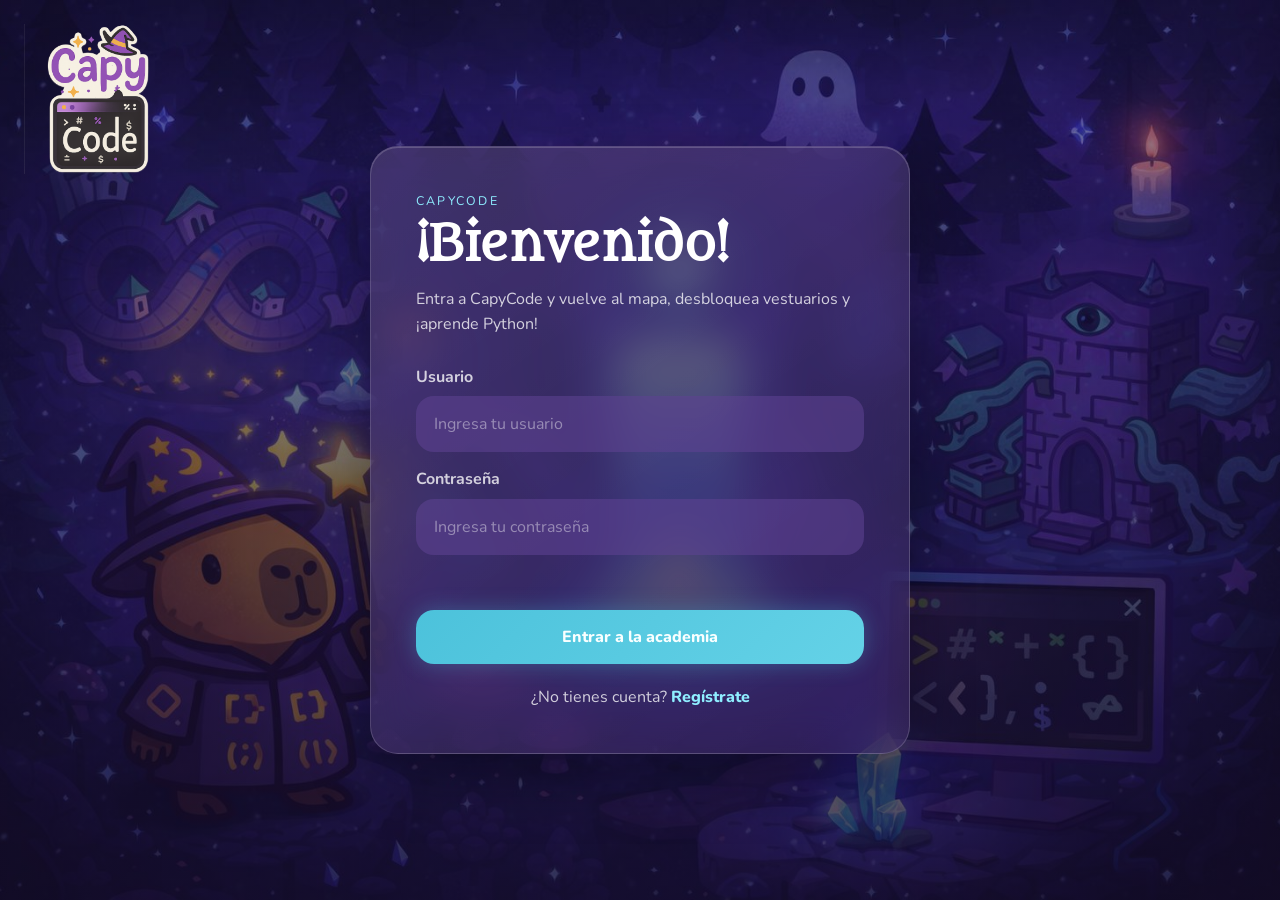
==== commit e77be134: "Implement frontend mock API and level runner" ====
--- a/about.html
+++ b/about.html
@@ -52,6 +52,8 @@
     </div>
 
     <script src="js/app-data.js"></script>
+    <script src="js/api-client.js"></script>
+    <script src="js/hotkeys.js"></script>
     <script src="js/common.js"></script>
     <script src="js/about.js"></script>
 </body>
--- a/style.css
+++ b/style.css
@@ -46,6 +46,264 @@
     overflow: hidden;
 }
 
+.hud-stat.has-icon {
+    display: inline-grid;
+    grid-template-columns: auto auto;
+    grid-template-rows: auto auto;
+    column-gap: 0.42rem;
+    align-items: center;
+}
+
+.hud-stat.has-icon img {
+    grid-row: 1 / span 2;
+    width: 1.24rem;
+    height: 1.24rem;
+}
+
+.topbar-right .hud-stat.has-icon {
+    padding-left: 0.8rem;
+}
+
+.topbar-right .hud-stat.has-icon::before {
+    content: none;
+}
+
+.mission-timer {
+    display: flex;
+    align-items: center;
+    justify-content: space-between;
+    gap: 0.75rem;
+    min-height: 2.35rem;
+    padding: 0.48rem 0.68rem;
+    border-radius: 14px;
+    background: rgba(18, 10, 34, 0.48);
+    border: 1px solid rgba(255, 255, 255, 0.08);
+}
+
+.mission-timer span {
+    color: var(--accent-lilac);
+    font-size: 0.68rem;
+    font-weight: 800;
+    letter-spacing: 0.16em;
+    text-transform: uppercase;
+}
+
+.mission-timer strong {
+    font-size: 1.08rem;
+    line-height: 1;
+}
+
+.mission-timer.is-danger {
+    border-color: rgba(255, 94, 106, 0.48);
+    background: rgba(100, 28, 58, 0.48);
+}
+
+.floating-answer-popup {
+    position: fixed;
+    top: 1rem;
+    right: 1rem;
+    z-index: 180;
+    max-width: min(520px, calc(100vw - 2rem));
+    pointer-events: none;
+}
+
+.level-reward-pill {
+    justify-self: center;
+    width: fit-content;
+    padding: 0.5rem 0.8rem;
+    border-radius: 999px;
+    background: rgba(143, 238, 255, 0.14);
+    border: 1px solid rgba(143, 238, 255, 0.26);
+    color: var(--accent-cyan-soft);
+    font-weight: 900;
+}
+
+.store-toast {
+    position: fixed;
+    right: 1rem;
+    bottom: 1rem;
+    z-index: 180;
+    max-width: min(380px, calc(100vw - 2rem));
+    padding: 0.82rem 0.95rem;
+    border-radius: 16px;
+    background: rgba(18, 10, 34, 0.92);
+    border: 1px solid rgba(255, 255, 255, 0.14);
+    box-shadow: 0 18px 38px rgba(3, 1, 10, 0.28);
+    color: var(--text-main);
+    font-weight: 800;
+}
+
+.profile-settings-grid {
+    display: grid;
+    grid-template-columns: repeat(2, minmax(0, 1fr));
+    gap: 0.85rem;
+}
+
+.profile-inline-form {
+    display: grid;
+    gap: 0.58rem;
+    min-width: 0;
+    padding: 0.82rem;
+    border-radius: 18px;
+    background: rgba(18, 10, 34, 0.38);
+    border: 1px solid rgba(255, 255, 255, 0.08);
+}
+
+.profile-inline-form label {
+    display: grid;
+    gap: 0.32rem;
+    color: var(--text-soft);
+    font-size: 0.86rem;
+    font-weight: 800;
+}
+
+.profile-inline-form .magic-input {
+    width: 100%;
+    min-width: 0;
+}
+
+.profile-form-message {
+    min-height: 1.1rem;
+    color: var(--text-soft);
+    font-size: 0.84rem;
+    font-weight: 800;
+}
+
+.profile-form-message.is-success {
+    color: var(--success);
+}
+
+.profile-form-message.is-error {
+    color: #ffb9c0;
+}
+
+.scene-button.compact {
+    min-height: 40px;
+    padding: 0.62rem 0.82rem;
+    border-radius: 13px;
+    font-size: 0.88rem;
+}
+
+.profile-account-actions {
+    display: flex;
+    flex-wrap: wrap;
+    gap: 0.55rem;
+    margin-top: 0.7rem;
+}
+
+.profile-dialog-overlay {
+    position: fixed;
+    inset: 0;
+    z-index: 170;
+    display: grid;
+    place-items: center;
+    padding: 1rem;
+    background: rgba(9, 5, 18, 0.48);
+    backdrop-filter: blur(18px);
+    -webkit-backdrop-filter: blur(18px);
+}
+
+.profile-dialog-card {
+    position: relative;
+    width: min(460px, calc(100vw - 2rem));
+    display: grid;
+    gap: 0.8rem;
+    padding: 1.25rem;
+    border-radius: 22px;
+    background:
+        linear-gradient(145deg, rgba(255, 255, 255, 0.14), rgba(143, 238, 255, 0.04)),
+        rgba(39, 23, 72, 0.82);
+}
+
+.profile-dialog-card h2 {
+    font-family: var(--font-display);
+    font-weight: 400;
+    font-size: clamp(1.28rem, 3vw, 1.65rem);
+    line-height: 1.06;
+}
+
+.profile-dialog-copy {
+    color: var(--text-soft);
+    line-height: 1.42;
+}
+
+.profile-dialog-close {
+    position: absolute;
+    top: 0.8rem;
+    right: 0.8rem;
+    width: 2rem;
+    height: 2rem;
+    border-radius: 50%;
+    border: 1px solid rgba(255, 255, 255, 0.12);
+    background: rgba(255, 255, 255, 0.08);
+    color: var(--text-main);
+    cursor: pointer;
+    font-size: 1.15rem;
+    line-height: 1;
+}
+
+.profile-dialog-form {
+    display: grid;
+    gap: 0.72rem;
+}
+
+.profile-dialog-form label {
+    display: grid;
+    gap: 0.32rem;
+    color: var(--text-soft);
+    font-size: 0.88rem;
+    font-weight: 800;
+}
+
+.profile-dialog-actions {
+    display: grid;
+    grid-template-columns: minmax(0, 1fr) minmax(0, 1fr);
+    gap: 0.65rem;
+}
+
+.gameplay-shell[data-level-runner="true"] #secondary-action-button {
+    display: none;
+}
+
+.gameplay-shell[data-level-runner="true"] .action-strip {
+    justify-content: flex-end;
+}
+
+.gameplay-shell[data-level-runner="true"] #primary-action-button {
+    margin-left: auto;
+}
+
+.completion-screen.is-game-over {
+    background:
+        linear-gradient(145deg, rgba(255, 94, 106, 0.22), rgba(90, 61, 161, 0.18)),
+        rgba(56, 36, 113, 0.62);
+}
+
+.completion-screen.is-game-over .panel-kicker {
+    color: #ffb9c0;
+}
+
+@media (max-width: 860px) {
+    .profile-settings-grid {
+        grid-template-columns: 1fr;
+    }
+
+    .floating-answer-popup {
+        left: 1rem;
+        right: 1rem;
+    }
+
+    .profile-dialog-actions {
+        grid-template-columns: 1fr;
+    }
+}
+
+.quiz-page .sidebar-layout {
+    min-height: 100svh;
+    height: 100svh;
+    padding-bottom: 0.7rem;
+}
+
 body.login-page {
     min-height: 100svh;
     overflow: hidden;
@@ -64,11 +322,16 @@
 }
 
 .glass-surface {
-    background: var(--bg-panel);
-    border: 1px solid var(--border-soft);
+    background:
+        linear-gradient(145deg, rgba(255, 255, 255, 0.12), rgba(255, 255, 255, 0.045)),
+        rgba(44, 25, 82, 0.52);
+    border: 1px solid rgba(255, 255, 255, 0.16);
     border-radius: 28px;
-    box-shadow: var(--glow);
-    backdrop-filter: blur(18px);
+    box-shadow:
+        inset 0 1px 0 rgba(255, 255, 255, 0.18),
+        0 24px 60px rgba(4, 2, 10, 0.34);
+    backdrop-filter: blur(22px) saturate(142%);
+    -webkit-backdrop-filter: blur(22px) saturate(142%);
 }
 
 .logo-container {
@@ -108,8 +371,9 @@
 
 .login-title {
     font-family: var(--font-display);
-    font-size: clamp(2rem, 5vw, 3rem);
+    font-size: clamp(1.35rem, 4.8vw, 3rem);
     line-height: 1.05;
+    white-space: nowrap;
 }
 
 .auth-description {
@@ -152,6 +416,20 @@
     border-color: rgba(143, 238, 255, 0.85);
     background: rgba(93, 66, 145, 0.82);
     transform: translateY(-1px);
+}
+
+:focus-visible {
+    outline: 3px solid rgba(143, 238, 255, 0.88);
+    outline-offset: 3px;
+}
+
+.is-using-keyboard a:focus-visible,
+.is-using-keyboard button:focus-visible,
+.is-using-keyboard input:focus-visible,
+.is-using-keyboard select:focus-visible,
+.is-using-keyboard textarea:focus-visible,
+.is-using-keyboard [tabindex]:focus-visible {
+    box-shadow: 0 0 0 5px rgba(76, 194, 219, 0.18);
 }
 
 .input-group input::placeholder,
@@ -257,10 +535,36 @@
     grid-template-areas: "menu title stats";
     align-items: center;
     gap: 0.85rem;
+    overflow: hidden;
+    background:
+        linear-gradient(120deg, rgba(255, 255, 255, 0.18), rgba(255, 255, 255, 0.055)),
+        rgba(35, 22, 68, 0.48);
+    border-color: rgba(255, 255, 255, 0.2);
+    box-shadow:
+        inset 0 1px 0 rgba(255, 255, 255, 0.22),
+        inset 0 -1px 0 rgba(143, 238, 255, 0.08),
+        0 20px 46px rgba(4, 2, 10, 0.28);
+    backdrop-filter: blur(28px) saturate(155%);
+    -webkit-backdrop-filter: blur(28px) saturate(155%);
 }
 
 .scene-topbar > * {
+    position: relative;
+    z-index: 1;
     min-width: 0;
+}
+
+.scene-topbar::before,
+.sidebar-panel::before,
+.completion-screen::before {
+    content: "";
+    position: absolute;
+    inset: 0;
+    border-radius: inherit;
+    background:
+        linear-gradient(120deg, rgba(255, 255, 255, 0.18), transparent 34%),
+        linear-gradient(300deg, rgba(143, 238, 255, 0.12), transparent 42%);
+    pointer-events: none;
 }
 
 .topbar-left,
@@ -310,6 +614,10 @@
 .topbar-page-title {
     grid-area: title;
     justify-self: center;
+    max-width: min(58vw, 640px);
+    overflow: hidden;
+    text-overflow: ellipsis;
+    white-space: nowrap;
     text-align: center;
     font-family: var(--font-display);
     font-size: clamp(1.1rem, 2.2vw, 1.45rem);
@@ -412,29 +720,30 @@
     height: calc(100svh - 1.4rem);
     display: grid;
     grid-template-rows: auto minmax(0, 1fr);
-    gap: 0.8rem;
+    gap: 0.55rem;
 }
 
 .game-stage {
     display: grid;
-    gap: 0.8rem;
+    gap: 0.55rem;
 }
 
 .quiz-page .game-stage {
-    grid-template-rows: auto auto minmax(0, 1fr);
+    grid-template-rows: auto minmax(0, 1fr);
+    min-height: 0;
 }
 
 .mission-hero {
     display: grid;
-    grid-template-columns: minmax(0, 1.15fr) minmax(300px, 0.85fr);
-    gap: 1rem;
+    grid-template-columns: minmax(220px, 0.48fr) minmax(0, 1fr);
+    gap: 0.75rem;
     align-items: center;
-    padding: 1rem 1.15rem;
+    padding: 0.72rem 0.85rem;
 }
 
 .mission-hero-copy {
     display: grid;
-    gap: 0.35rem;
+    gap: 0.25rem;
 }
 
 .mission-hero-heading {
@@ -447,20 +756,20 @@
 .mission-hero h1 {
     font-family: var(--font-display);
     font-weight: 400;
-    font-size: clamp(1.95rem, 4.3vw, 2.8rem);
-    line-height: 0.98;
+    font-size: clamp(1.42rem, 2.5vw, 2rem);
+    line-height: 1;
 }
 
 .mission-tag {
     display: inline-flex;
     align-items: center;
     width: fit-content;
-    padding: 0.5rem 0.9rem;
+    padding: 0.34rem 0.68rem;
     border-radius: 999px;
     background: rgba(255, 255, 255, 0.08);
     border: 1px solid rgba(255, 255, 255, 0.1);
     color: var(--accent-cyan-soft);
-    font-size: 0.69rem;
+    font-size: 0.64rem;
     font-weight: 800;
     letter-spacing: 0.14em;
     text-transform: uppercase;
@@ -473,7 +782,8 @@
 
 .mission-hero-progress {
     display: grid;
-    gap: 0.7rem;
+    gap: 0.42rem;
+    align-content: center;
 }
 
 .mission-progress-head {
@@ -484,8 +794,25 @@
 }
 
 .mission-progress-head strong {
-    font-size: clamp(1.3rem, 2.7vw, 1.95rem);
+    font-size: clamp(1.05rem, 2vw, 1.42rem);
     line-height: 1;
+}
+
+.mission-question-summary {
+    min-width: 0;
+    display: grid;
+    gap: 0.24rem;
+    padding: 0.72rem 0.82rem;
+    border-radius: 18px;
+    background: rgba(18, 10, 34, 0.42);
+    border: 1px solid rgba(255, 255, 255, 0.08);
+}
+
+.mission-question-summary h2 {
+    font-family: var(--font-display);
+    font-weight: 400;
+    font-size: clamp(1.02rem, 1.9vw, 1.42rem);
+    line-height: 1.12;
 }
 
 .progress-copy p,
@@ -510,8 +837,8 @@
 }
 
 .quiz-page .page-subtitle {
-    font-size: clamp(0.98rem, 1.6vw, 1.14rem);
-    line-height: 1.38;
+    font-size: 0.92rem;
+    line-height: 1.28;
 }
 
 .page-subtitle,
@@ -524,7 +851,7 @@
 .progress-track {
     position: relative;
     width: 100%;
-    height: 14px;
+    height: 10px;
     border-radius: 999px;
     background: rgba(17, 12, 35, 0.72);
     overflow: hidden;
@@ -580,7 +907,7 @@
 
 .game-panel {
     display: grid;
-    gap: 0.8rem;
+    gap: 0.55rem;
     grid-template-rows: minmax(0, 1fr) auto auto;
     min-height: 0;
     overflow: hidden;
@@ -867,7 +1194,8 @@
 }
 
 .feedback-banner {
-    min-height: 1.15rem;
+    display: none;
+    min-height: 0;
     font-weight: 800;
     font-size: 0.94rem;
 }
@@ -878,6 +1206,79 @@
 
 .feedback-banner.is-error {
     color: #ffb9c0;
+}
+
+.answer-popup {
+    display: grid;
+    grid-template-columns: auto minmax(0, 1fr);
+    align-items: center;
+    gap: 0.7rem;
+    width: min(100%, 520px);
+    justify-self: center;
+    padding: 0.78rem 0.9rem;
+    border-radius: 18px;
+    border: 1px solid rgba(255, 255, 255, 0.12);
+    background: rgba(18, 10, 34, 0.9);
+    box-shadow: 0 18px 38px rgba(3, 1, 10, 0.28);
+    animation: answer-popup-in 220ms ease-out both;
+}
+
+.answer-popup > div {
+    display: grid;
+    gap: 0.1rem;
+    min-width: 0;
+}
+
+.answer-popup strong {
+    line-height: 1.1;
+}
+
+.answer-popup span:last-child {
+    color: var(--text-soft);
+    font-size: 0.9rem;
+    line-height: 1.3;
+}
+
+.answer-popup-icon {
+    width: 2.1rem;
+    height: 2.1rem;
+    border-radius: 50%;
+    display: inline-grid;
+    place-items: center;
+    font-size: 0.78rem;
+    font-weight: 900;
+    letter-spacing: 0.06em;
+}
+
+.answer-popup.is-success {
+    border-color: rgba(43, 216, 114, 0.34);
+    background: linear-gradient(135deg, rgba(32, 105, 78, 0.94), rgba(28, 75, 74, 0.92));
+}
+
+.answer-popup.is-success .answer-popup-icon {
+    background: rgba(43, 216, 114, 0.18);
+    color: #aaffca;
+}
+
+.answer-popup.is-error {
+    border-color: rgba(255, 140, 152, 0.34);
+    background: linear-gradient(135deg, rgba(116, 44, 79, 0.94), rgba(72, 33, 70, 0.92));
+}
+
+.answer-popup.is-error .answer-popup-icon {
+    background: rgba(255, 94, 106, 0.2);
+    color: #ffd1d6;
+}
+
+@keyframes answer-popup-in {
+    from {
+        opacity: 0;
+        transform: translateY(8px) scale(0.98);
+    }
+    to {
+        opacity: 1;
+        transform: translateY(0) scale(1);
+    }
 }
 
 .action-strip {
@@ -896,19 +1297,50 @@
 
 .sortable-row {
     display: grid;
-    grid-template-columns: auto 1fr;
+    grid-template-columns: auto minmax(0, 1fr) auto;
     align-items: center;
-    gap: 0.85rem;
-    padding: 0.85rem 0.95rem;
+    gap: 0.65rem;
+    padding: 0.68rem 0.75rem;
     border-radius: 16px;
     border: 1px solid rgba(206, 171, 255, 0.18);
     background: rgba(24, 14, 45, 0.78);
     cursor: grab;
 }
 
+.sortable-row-code {
+    min-width: 0;
+}
+
 .sortable-row .code-line {
     grid-template-columns: 1.8rem minmax(0, 1fr);
     gap: 0.75rem;
+}
+
+.sortable-row-controls {
+    display: grid;
+    grid-template-columns: repeat(2, 2rem);
+    gap: 0.35rem;
+}
+
+.order-move-button {
+    width: 2rem;
+    height: 2rem;
+    border-radius: 11px;
+    border: 1px solid rgba(255, 255, 255, 0.12);
+    background: rgba(255, 255, 255, 0.08);
+    color: var(--text-main);
+    cursor: pointer;
+}
+
+.order-move-button:hover:not([disabled]),
+.order-move-button:focus-visible {
+    background: rgba(143, 238, 255, 0.14);
+    border-color: rgba(143, 238, 255, 0.32);
+}
+
+.order-move-button[disabled] {
+    opacity: 0.38;
+    cursor: not-allowed;
 }
 
 .sortable-row.is-drop-target {
@@ -1013,6 +1445,71 @@
     z-index: 0;
 }
 
+.completion-radiance {
+    position: absolute;
+    inset: 0;
+    display: grid;
+    place-items: center;
+    pointer-events: none;
+    z-index: 1;
+}
+
+.celebration-ring {
+    position: absolute;
+    width: min(72vw, 760px);
+    aspect-ratio: 1;
+    border-radius: 50%;
+    border: 1px solid rgba(143, 238, 255, 0.22);
+    transform: scale(0.4);
+    opacity: 0;
+    animation: celebration-ring-pulse 2.8s ease-out infinite;
+}
+
+.celebration-ring-2 {
+    width: min(64vw, 620px);
+    border-color: rgba(240, 183, 255, 0.2);
+    animation-delay: 0.35s;
+}
+
+.celebration-ring-3 {
+    width: min(54vw, 500px);
+    border-color: rgba(255, 217, 143, 0.18);
+    animation-delay: 0.7s;
+}
+
+.celebration-ring-4 {
+    width: min(44vw, 380px);
+    border-color: rgba(140, 240, 181, 0.18);
+    animation-delay: 1.05s;
+}
+
+.celebration-ray {
+    position: absolute;
+    width: 5px;
+    height: min(38vh, 300px);
+    border-radius: 999px;
+    background: linear-gradient(180deg, rgba(255, 255, 255, 0.34), transparent);
+    opacity: 0.2;
+    transform-origin: 50% 100%;
+    transform: rotate(calc(var(--ray-index) * 20deg)) translateY(-70px);
+    animation: celebration-ray-spin 8s linear infinite;
+}
+
+.celebration-spark {
+    position: absolute;
+    width: 8px;
+    height: 8px;
+    border-radius: 50%;
+    background: #ffffff;
+    box-shadow: 0 0 14px currentColor;
+    color: #8feeff;
+    transform:
+        rotate(calc(var(--spark-index) * 47deg))
+        translateX(var(--spark-distance));
+    animation: celebration-sparkle var(--spark-duration) ease-in-out infinite;
+    animation-delay: calc(var(--spark-index) * -0.08s);
+}
+
 .completion-screen {
     position: relative;
     width: min(540px, calc(100vw - 2rem));
@@ -1025,9 +1522,16 @@
     gap: 0.9rem;
     padding: 1.5rem 1.4rem 1.3rem;
     border-radius: 28px;
-    background: linear-gradient(180deg, rgba(110, 77, 182, 0.96), rgba(82, 56, 143, 0.98));
-    border: 1px solid rgba(255, 255, 255, 0.12);
-    box-shadow: 0 32px 90px rgba(2, 1, 7, 0.5);
+    background:
+        linear-gradient(145deg, rgba(167, 133, 255, 0.34), rgba(90, 61, 161, 0.22)),
+        rgba(56, 36, 113, 0.56);
+    border: 1px solid rgba(255, 255, 255, 0.22);
+    box-shadow:
+        inset 0 1px 0 rgba(255, 255, 255, 0.28),
+        inset 0 -1px 0 rgba(143, 238, 255, 0.1),
+        0 32px 90px rgba(2, 1, 7, 0.46);
+    backdrop-filter: blur(30px) saturate(165%);
+    -webkit-backdrop-filter: blur(30px) saturate(165%);
     z-index: 2;
 }
 
@@ -1073,9 +1577,13 @@
 
 .completion-actions .magic-cta,
 .completion-actions .scene-button {
+    display: inline-flex;
+    align-items: center;
     min-width: 0;
     width: 100%;
     justify-content: center;
+    min-height: 52px;
+    text-align: center;
 }
 
 .completion-actions .magic-cta {
@@ -1099,20 +1607,23 @@
     inset: 0;
     overflow: hidden;
     pointer-events: none;
-    z-index: 1;
+    z-index: 2;
 }
 
 .confetti-piece {
     position: absolute;
-    top: -10%;
-    width: 12px;
-    height: 22px;
+    top: -14%;
+    width: var(--piece-size);
+    height: calc(var(--piece-size) * 1.7);
     border-radius: 6px;
-    opacity: 0.9;
-    left: calc((var(--piece-index) * 5.7%) + 2%);
-    animation: confetti-fall calc(3.6s + (var(--piece-index) * 0.08s)) linear infinite;
-    animation-delay: calc(var(--piece-index) * -0.22s);
+    opacity: 0.95;
+    left: calc(var(--lane) * 1%);
+    animation:
+        confetti-fall var(--duration) linear infinite,
+        confetti-flutter calc(var(--duration) * 0.62) ease-in-out infinite;
+    animation-delay: var(--delay);
     transform: rotate(calc(var(--piece-index) * 17deg));
+    box-shadow: 0 0 14px rgba(255, 255, 255, 0.12);
 }
 
 .confetti-piece-1 { background: #8feeff; }
@@ -1121,13 +1632,82 @@
 .confetti-piece-4 { background: #8cf0b5; }
 .confetti-piece-5 { background: #ff9a68; }
 .confetti-piece-6 { background: #ffffff; }
+.confetti-piece-7 { background: #8db9ff; }
+.confetti-piece-8 { background: #ff7fb6; }
+
+.confetti-piece.is-dot {
+    width: calc(var(--piece-size) * 0.8);
+    height: calc(var(--piece-size) * 0.8);
+    border-radius: 50%;
+}
+
+.confetti-piece.is-ribbon {
+    width: calc(var(--piece-size) * 0.6);
+    height: calc(var(--piece-size) * 3.6);
+    border-radius: 999px;
+}
+
+.confetti-piece.is-star {
+    width: calc(var(--piece-size) * 1.35);
+    height: calc(var(--piece-size) * 1.35);
+    clip-path: polygon(50% 0%, 61% 35%, 98% 35%, 68% 56%, 79% 91%, 50% 70%, 21% 91%, 32% 56%, 2% 35%, 39% 35%);
+    border-radius: 0;
+}
 
 @keyframes confetti-fall {
     0% {
-        transform: translate3d(0, -10%, 0) rotate(0deg);
+        transform: translate3d(0, -12vh, 0) rotate(0deg);
+        opacity: 0;
+    }
+    8% {
+        opacity: 1;
     }
     100% {
-        transform: translate3d(24px, 120vh, 0) rotate(360deg);
+        transform: translate3d(var(--sway), 118vh, 0) rotate(880deg);
+        opacity: 0.92;
+    }
+}
+
+@keyframes confetti-flutter {
+    0%, 100% {
+        margin-left: -18px;
+    }
+    50% {
+        margin-left: 18px;
+    }
+}
+
+@keyframes celebration-ring-pulse {
+    0% {
+        opacity: 0;
+        transform: scale(0.36);
+    }
+    22% {
+        opacity: 0.52;
+    }
+    100% {
+        opacity: 0;
+        transform: scale(1.08);
+    }
+}
+
+@keyframes celebration-ray-spin {
+    from {
+        rotate: 0deg;
+    }
+    to {
+        rotate: 360deg;
+    }
+}
+
+@keyframes celebration-sparkle {
+    0%, 100% {
+        opacity: 0.2;
+        scale: 0.7;
+    }
+    45% {
+        opacity: 1;
+        scale: 1.35;
     }
 }
 
@@ -1168,6 +1748,16 @@
     align-content: stretch;
     gap: 0.75rem;
     overflow: hidden;
+    background:
+        linear-gradient(155deg, rgba(255, 255, 255, 0.15), rgba(255, 255, 255, 0.045)),
+        rgba(34, 20, 67, 0.5);
+    border-color: rgba(255, 255, 255, 0.18);
+    box-shadow:
+        inset 0 1px 0 rgba(255, 255, 255, 0.2),
+        inset -1px 0 0 rgba(143, 238, 255, 0.08),
+        0 26px 58px rgba(4, 2, 10, 0.32);
+    backdrop-filter: blur(28px) saturate(155%);
+    -webkit-backdrop-filter: blur(28px) saturate(155%);
     backface-visibility: hidden;
     contain: layout paint;
     will-change: width, transform, opacity;
@@ -1180,6 +1770,8 @@
 }
 
 .sidebar-panel > * {
+    position: relative;
+    z-index: 1;
     transition: opacity 0.18s ease;
 }
 
@@ -1415,7 +2007,7 @@
 .map-route-popover {
     position: relative;
     z-index: 12;
-    width: min(360px, calc(100vw - 2rem));
+    width: min(430px, calc(100vw - 2rem));
     position: absolute;
     top: calc(100% + 0.75rem);
     left: 0;
@@ -1423,7 +2015,7 @@
     display: grid;
     grid-template-rows: auto minmax(0, 1fr);
     gap: 0.75rem;
-    max-height: min(560px, calc(60svh - 13rem));
+    max-height: min(620px, calc(72svh - 8rem));
     border-radius: 24px;
     background:
         radial-gradient(circle at top, rgba(143, 238, 255, 0.12), transparent 42%),
@@ -1855,6 +2447,9 @@
     gap: 0.75rem;
     pointer-events: none;
     overflow: hidden;
+    opacity: 1;
+    transform: translateY(0) scale(1);
+    transition: opacity 0.14s ease, transform 0.14s ease, visibility 0.14s ease;
 }
 
 .map-tooltip::before {
@@ -1868,6 +2463,7 @@
 .map-tooltip.is-hidden {
     opacity: 0;
     visibility: hidden;
+    transform: translateY(5px) scale(0.985);
 }
 
 .map-tooltip h3 {
@@ -2347,19 +2943,33 @@
     width: min(940px, 100%);
     padding: 1.4rem;
     display: grid;
+    transform-style: preserve-3d;
+    will-change: transform;
 }
 
 .shop-modal-close {
     position: absolute;
     top: 1rem;
     right: 1rem;
+    z-index: 6;
     width: 42px;
     height: 42px;
+    display: inline-grid;
+    place-items: center;
     border: none;
     border-radius: 50%;
     color: rgba(255, 255, 255, 0.88);
-    background: rgba(255, 255, 255, 0.09);
+    background: rgba(255, 255, 255, 0.12);
     cursor: pointer;
+    transform: translateZ(44px);
+    transition: transform 0.2s ease, background 0.2s ease, color 0.2s ease;
+}
+
+.shop-modal-close:hover,
+.shop-modal-close:focus-visible {
+    color: #ffffff;
+    background: rgba(255, 255, 255, 0.2);
+    transform: translateZ(44px) scale(1.04);
 }
 
 .shop-modal-content {
@@ -2367,6 +2977,7 @@
     grid-template-columns: minmax(220px, 320px) minmax(0, 1fr);
     gap: 1.25rem;
     align-items: center;
+    transform: translateZ(18px);
 }
 
 .shop-art-frame-modal {
@@ -2417,6 +3028,94 @@
     overflow: hidden;
 }
 
+.tutorial-layout {
+    display: grid;
+    gap: 0.9rem;
+    align-content: start;
+}
+
+.tutorial-video-section,
+.tutorial-hotkeys-section {
+    padding: 1rem;
+}
+
+.tutorial-video-frame {
+    position: relative;
+    width: 100%;
+    aspect-ratio: 16 / 9;
+    overflow: hidden;
+    border-radius: 24px;
+    background:
+        linear-gradient(135deg, rgba(143, 238, 255, 0.1), rgba(240, 183, 255, 0.1)),
+        rgba(18, 10, 34, 0.86);
+    border: 1px solid rgba(255, 255, 255, 0.1);
+}
+
+.tutorial-video-frame iframe {
+    position: absolute;
+    inset: 0;
+    width: 100%;
+    height: 100%;
+    border: 0;
+}
+
+.hotkey-list {
+    display: grid;
+    grid-template-columns: repeat(2, minmax(0, 1fr));
+    gap: 0.85rem;
+}
+
+.hotkey-group {
+    padding: 0.9rem;
+    border-radius: 22px;
+    background: rgba(255, 255, 255, 0.05);
+    border: 1px solid rgba(255, 255, 255, 0.08);
+}
+
+.hotkey-group h3 {
+    margin-bottom: 0.7rem;
+    font-size: 1rem;
+}
+
+.hotkey-rows {
+    display: grid;
+    gap: 0.55rem;
+}
+
+.hotkey-row {
+    display: grid;
+    grid-template-columns: minmax(94px, auto) minmax(0, 1fr);
+    align-items: center;
+    gap: 0.75rem;
+    padding: 0.65rem 0.7rem;
+    border-radius: 16px;
+    background: rgba(18, 10, 34, 0.42);
+}
+
+.hotkey-row kbd {
+    justify-self: start;
+    padding: 0.34rem 0.52rem;
+    border-radius: 10px;
+    border: 1px solid rgba(143, 238, 255, 0.24);
+    background: rgba(143, 238, 255, 0.1);
+    color: var(--accent-cyan-soft);
+    font-family: var(--font-code);
+    font-size: 0.74rem;
+    font-weight: 700;
+}
+
+.hotkey-row div {
+    min-width: 0;
+    display: grid;
+    gap: 0.08rem;
+}
+
+.hotkey-row span {
+    color: var(--text-soft);
+    font-size: 0.88rem;
+    line-height: 1.35;
+}
+
 .profile-layout {
     grid-template-columns: 1fr;
 }
@@ -2427,12 +3126,10 @@
     grid-template-columns: 1.15fr 0.85fr;
     gap: 1rem;
     align-items: center;
-    transform-style: preserve-3d;
-    will-change: transform;
 }
 
 .profile-hero-copy {
-    transform: translateZ(20px);
+    min-width: 0;
 }
 
 .profile-hero-copy h2 {
@@ -2457,6 +3154,21 @@
     padding: 0.65rem 0.75rem;
     border-radius: 18px;
     background: rgba(255, 255, 255, 0.06);
+}
+
+.profile-metric-card.has-icon {
+    display: grid;
+    grid-template-columns: 30px minmax(0, 1fr);
+    align-items: center;
+    column-gap: 0.55rem;
+}
+
+.profile-metric-card.has-icon img {
+    grid-row: 1 / span 2;
+    width: 30px;
+    height: 30px;
+    object-fit: contain;
+    filter: drop-shadow(0 8px 16px rgba(255, 199, 95, 0.28));
 }
 
 .profile-metrics span {
@@ -2489,7 +3201,6 @@
 .profile-hero-stage {
     display: grid;
     place-items: center;
-    transform: translateZ(28px);
 }
 
 .profile-hero-art-shell {
@@ -3711,6 +4422,14 @@
         grid-template-columns: 1fr;
     }
 
+    .quiz-page .mission-hero {
+        grid-template-columns: minmax(0, 0.95fr) minmax(190px, 0.55fr);
+    }
+
+    .quiz-page .mission-question-summary {
+        grid-column: 1 / -1;
+    }
+
     .completion-screen {
         grid-template-columns: 1fr;
         justify-items: center;
@@ -3808,6 +4527,7 @@
     }
 
     .topbar-page-title {
+        max-width: 100%;
         font-size: 1.05rem;
     }
 
@@ -3891,15 +4611,19 @@
     }
 
     body.quiz-page {
-        overflow-y: auto;
+        overflow: hidden;
     }
 
     .quiz-page .gameplay-shell {
-        height: auto;
+        height: calc(100svh - 1.1rem);
     }
 
     .quiz-page .game-stage {
-        grid-template-rows: auto auto auto;
+        grid-template-rows: auto minmax(0, 1fr);
+    }
+
+    .quiz-page .mission-hero {
+        grid-template-columns: 1fr;
     }
 
     .mission-hero-heading,
@@ -3909,6 +4633,10 @@
 
     .question-banner h2 {
         font-size: clamp(1.2rem, 4.8vw, 1.55rem);
+    }
+
+    .hotkey-list {
+        grid-template-columns: 1fr;
     }
 
 }
@@ -3966,7 +4694,7 @@
     }
 
     .map-route-popover {
-        width: min(100%, 320px);
+        width: min(100%, 360px);
     }
 
     .shop-item-card {
@@ -4364,10 +5092,10 @@
     }
 
     body.quiz-page {
-        overflow-y: auto;
+        overflow: hidden;
     }
 
     .quiz-page .gameplay-shell {
-        height: auto;
-    }
-}
+        height: calc(100svh - 0.9rem);
+    }
+}
